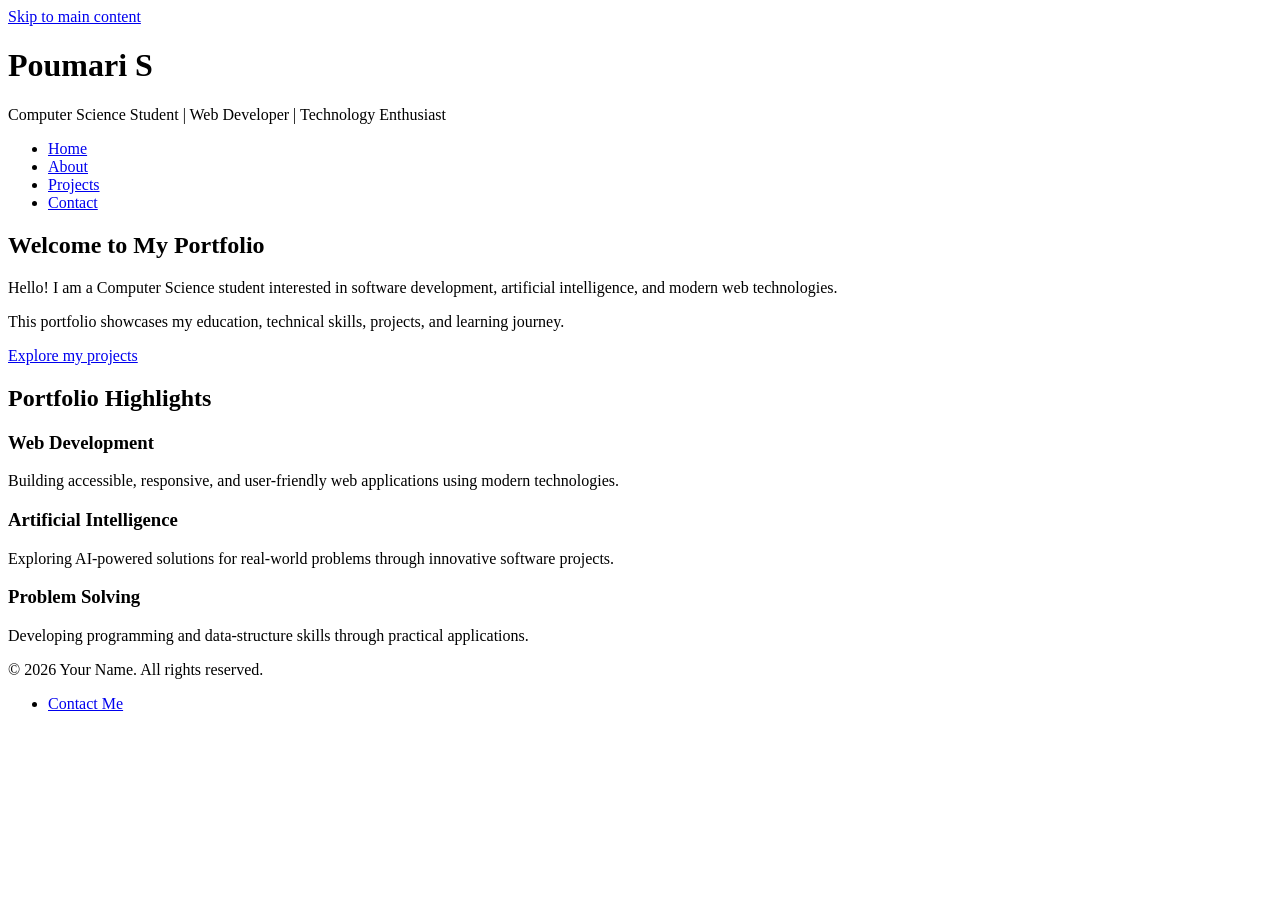
==== index.html @ d02793ab "Add files via upload" ====
<!DOCTYPE html>
<html lang="en">
<head>
    <meta charset="UTF-8">

    <meta name="viewport"
          content="width=device-width, initial-scale=1.0">

    <meta name="description"
          content="Personal portfolio website showcasing skills, projects, education, and contact information.">

    <meta name="author"
          content="Your Name">

    <meta name="robots"
          content="index, follow">

    <title>Personal Portfolio</title>
</head>

<body>


    <a href="#main-content">Skip to main content</a>

    <header>
        <h1>Poumari S</h1>

        <p>Computer Science Student | Web Developer | Technology Enthusiast</p>

        <nav aria-label="Main navigation">
            <ul>
                <li><a href="index.html" aria-current="page">Home</a></li>
                <li><a href="about.html">About</a></li>
                <li><a href="projects.html">Projects</a></li>
                <li><a href="contact.html">Contact</a></li>
            </ul>
        </nav>
    </header>

    <main id="main-content">

        <section aria-labelledby="welcome-heading">
            <h2 id="welcome-heading">Welcome to My Portfolio</h2>

            <p>
                Hello! I am a Computer Science student interested in
                software development, artificial intelligence, and
                modern web technologies.
            </p>

            <p>
                This portfolio showcases my education, technical skills,
                projects, and learning journey.
            </p>

            <p>
                <a href="projects.html">Explore my projects</a>
            </p>
        </section>

        <section aria-labelledby="highlights-heading">
            <h2 id="highlights-heading">Portfolio Highlights</h2>

            <article>
                <h3>Web Development</h3>
                <p>
                    Building accessible, responsive, and user-friendly
                    web applications using modern technologies.
                </p>
            </article>

            <article>
                <h3>Artificial Intelligence</h3>
                <p>
                    Exploring AI-powered solutions for real-world
                    problems through innovative software projects.
                </p>
            </article>

            <article>
                <h3>Problem Solving</h3>
                <p>
                    Developing programming and data-structure skills
                    through practical applications.
                </p>
            </article>
        </section>

    </main>

    <footer>
        <p>&copy; 2026 Your Name. All rights reserved.</p>

        <nav aria-label="Footer navigation">
            <ul>
                <li><a href="contact.html">Contact Me</a></li>
            </ul>
        </nav>
    </footer>

</body>
</html>
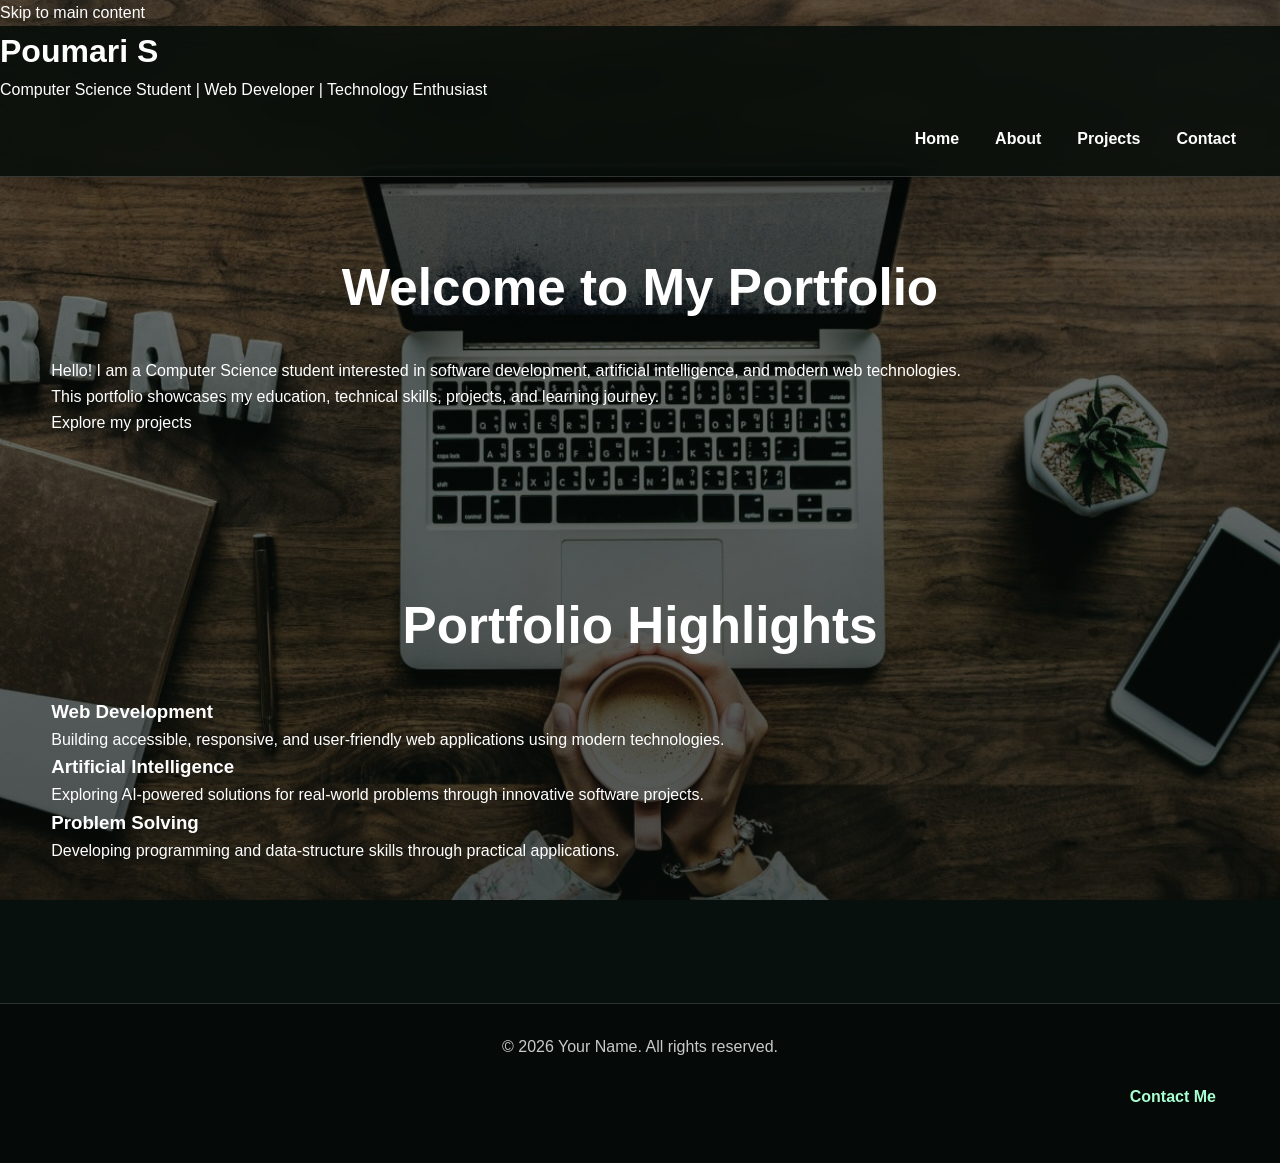
==== commit 7b5387ec: "Update index.html" ====
--- a/index.html
+++ b/index.html
@@ -15,7 +15,7 @@
 
     <meta name="robots"
           content="index, follow">
-
+    <link rel="stylesheet" href="app.css">
     <title>Personal Portfolio</title>
 </head>
 
@@ -101,4 +101,4 @@
     </footer>
 
 </body>
-</html>+</html>
--- a/app.css
+++ b/app.css
@@ -0,0 +1,1000 @@
+/* ==================================================
+   ADVANCED CSS3 & RESPONSIVE PORTFOLIO
+   ================================================== */
+
+
+/* ==================================================
+   1. CSS VARIABLES
+   ================================================== */
+
+:root {
+
+    /* Main Colors */
+    --bg-color: #07100c;
+    --card-color: rgba(12, 25, 18, 0.85);
+
+    --text-color: #ffffff;
+    --text-light: rgba(255, 255, 255, 0.78);
+
+    --accent-color: #a8ffd0;
+    --accent-soft: rgba(168, 255, 208, 0.12);
+
+    --border-color: rgba(255, 255, 255, 0.16);
+
+    /* Spacing */
+    --space-small: 10px;
+    --space-medium: 20px;
+    --space-large: 40px;
+    --space-section: 80px;
+
+    /* Border Radius */
+    --radius-small: 10px;
+    --radius-medium: 18px;
+    --radius-large: 25px;
+
+    /* Shadows */
+    --shadow-small:
+        0 8px 20px rgba(0, 0, 0, 0.25);
+
+    --shadow-large:
+        0 20px 45px rgba(0, 0, 0, 0.40);
+
+    /* Transition */
+    --transition: 0.3s ease;
+}
+
+
+/* ==================================================
+   LIGHT THEME
+   ================================================== */
+
+[data-theme="light"] {
+
+    --bg-color: #f4f8f6;
+
+    --card-color: rgba(255, 255, 255, 0.88);
+
+    --text-color: #17231d;
+
+    --text-light: rgba(23, 35, 29, 0.75);
+
+    --accent-color: #168451;
+
+    --accent-soft: rgba(22, 132, 81, 0.10);
+
+    --border-color: rgba(23, 35, 29, 0.15);
+
+    --shadow-small:
+        0 8px 20px rgba(0, 0, 0, 0.10);
+
+    --shadow-large:
+        0 20px 45px rgba(0, 0, 0, 0.15);
+}
+
+
+/* ==================================================
+   2. BASIC RESET
+   ================================================== */
+
+* {
+    margin: 0;
+    padding: 0;
+    box-sizing: border-box;
+}
+
+
+html {
+    scroll-behavior: smooth;
+}
+
+
+body {
+
+    min-height: 100vh;
+
+    font-family:
+        "Segoe UI",
+        Arial,
+        sans-serif;
+
+    line-height: 1.6;
+
+    color: var(--text-color);
+
+    background-color: var(--bg-color);
+
+    background-image:
+        linear-gradient(
+            rgba(5, 12, 9, 0.55),
+            rgba(5, 12, 9, 0.70)
+        ),
+        url("workspace.jpg");
+
+    background-size: cover;
+
+    background-position: center;
+
+    background-repeat: no-repeat;
+
+    background-attachment: fixed;
+
+    overflow-x: hidden;
+
+    transition:
+        background-color var(--transition),
+        color var(--transition);
+}
+
+
+/* ==================================================
+   3. GENERAL ELEMENTS
+   ================================================== */
+
+a {
+    color: inherit;
+    text-decoration: none;
+}
+
+
+img {
+    max-width: 100%;
+    display: block;
+}
+
+
+ul {
+    list-style: none;
+}
+
+
+:focus-visible {
+
+    outline:
+        3px solid var(--accent-color);
+
+    outline-offset: 4px;
+
+    border-radius: var(--radius-small);
+}
+
+
+/* ==================================================
+   4. SKIP LINK
+   ================================================== */
+
+.skip-link {
+
+    position: absolute;
+
+    top: -100px;
+
+    left: 15px;
+
+    padding: 12px 18px;
+
+    background: var(--text-color);
+
+    color: var(--bg-color);
+
+    font-weight: bold;
+
+    border-radius: var(--radius-small);
+
+    z-index: 9999;
+}
+
+
+.skip-link:focus {
+    top: 15px;
+}
+
+
+/* ==================================================
+   5. HEADER
+   ================================================== */
+
+header {
+
+    width: 100%;
+
+    background:
+        rgba(5, 12, 9, 0.85);
+
+    border-bottom:
+        1px solid var(--border-color);
+
+    backdrop-filter: blur(15px);
+
+    box-shadow:
+        var(--shadow-small);
+}
+
+
+/* ==================================================
+   6. HEADER CONTENT
+   ================================================== */
+
+.header-content {
+
+    max-width: 1200px;
+
+    margin: auto;
+
+    padding: 30px 20px 20px;
+
+    text-align: center;
+}
+
+
+.header-content h1 {
+
+    font-size:
+        clamp(2rem, 7vw, 4rem);
+
+    line-height: 1.1;
+
+    margin-bottom: 12px;
+
+    color: var(--text-color);
+}
+
+
+.header-content p {
+
+    color: var(--text-light);
+
+    font-size: 1rem;
+}
+
+
+/* ==================================================
+   7. NAVIGATION
+   ================================================== */
+
+nav {
+
+    display: flex;
+
+    justify-content: center;
+
+    align-items: center;
+
+    padding: 15px 20px;
+}
+
+
+nav ul {
+
+    display: flex;
+
+    flex-wrap: wrap;
+
+    justify-content: center;
+
+    align-items: center;
+
+    gap: 8px;
+}
+
+
+nav a {
+
+    display: block;
+
+    padding: 9px 14px;
+
+    border-radius:
+        var(--radius-small);
+
+    font-weight: 600;
+
+    color: var(--text-color);
+
+    transition:
+        background var(--transition),
+        color var(--transition),
+        transform var(--transition);
+}
+
+
+nav a:hover {
+
+    color: var(--accent-color);
+
+    background:
+        var(--accent-soft);
+
+    transform:
+        translateY(-2px);
+}
+
+
+/* ==================================================
+   8. MAIN
+   ================================================== */
+
+main {
+
+    width: min(92%, 1180px);
+
+    margin: auto;
+}
+
+
+/* ==================================================
+   9. SECTIONS
+   ================================================== */
+
+section {
+
+    padding:
+        var(--space-section) 0;
+}
+
+
+section h2 {
+
+    text-align: center;
+
+    margin-bottom: 40px;
+
+    font-size:
+        clamp(2rem, 6vw, 3.2rem);
+
+    line-height: 1.2;
+}
+
+
+/* ==================================================
+   10. PROJECT SECTION
+   ================================================== */
+
+#projects {
+
+    padding-top: 70px;
+
+    padding-bottom: 70px;
+}
+
+
+#projects h2 {
+
+    margin-bottom: 45px;
+}
+
+
+/* ==================================================
+   11. CSS GRID
+   ================================================== */
+
+.projects {
+
+    display: grid;
+
+    /*
+       Mobile-first:
+       One column by default
+    */
+
+    grid-template-columns: 1fr;
+
+    gap: 25px;
+}
+
+
+/* ==================================================
+   12. PROJECT CARD
+   ================================================== */
+
+.project-card {
+
+    position: relative;
+
+    display: flex;
+
+    flex-direction: column;
+
+    min-height: 100%;
+
+    padding: 25px;
+
+    background:
+        var(--card-color);
+
+    border:
+        1px solid var(--border-color);
+
+    border-radius:
+        var(--radius-large);
+
+    box-shadow:
+        var(--shadow-large);
+
+    backdrop-filter:
+        blur(15px);
+
+    overflow: hidden;
+
+    transition:
+        transform var(--transition),
+        border-color var(--transition),
+        box-shadow var(--transition);
+}
+
+
+/* ==================================================
+   13. CARD HOVER
+   ================================================== */
+
+.project-card:hover {
+
+    transform:
+        translateY(-8px);
+
+    border-color:
+        rgba(168, 255, 208, 0.45);
+
+    box-shadow:
+        0 25px 50px rgba(0, 0, 0, 0.50);
+}
+
+
+/* ==================================================
+   14. PROJECT NUMBER
+   ================================================== */
+
+.project-number {
+
+    width: 42px;
+
+    height: 42px;
+
+    display: flex;
+
+    justify-content: center;
+
+    align-items: center;
+
+    margin-bottom: 22px;
+
+    background:
+        var(--accent-soft);
+
+    color:
+        var(--accent-color);
+
+    border:
+        1px solid
+        rgba(168, 255, 208, 0.25);
+
+    border-radius: 50%;
+
+    font-size: 13px;
+
+    font-weight: bold;
+}
+
+
+/* ==================================================
+   15. PROJECT CONTENT
+   ================================================== */
+
+.project-content {
+
+    display: flex;
+
+    flex-direction: column;
+
+    flex: 1;
+}
+
+
+.project-card h3 {
+
+    margin-bottom: 12px;
+
+    font-size:
+        clamp(1.2rem, 3vw, 1.4rem);
+
+    line-height: 1.4;
+
+    color:
+        var(--text-color);
+}
+
+
+.project-card p {
+
+    margin-bottom: 16px;
+
+    color:
+        var(--text-light);
+
+    font-size: 0.95rem;
+
+    line-height: 1.75;
+}
+
+
+.project-card strong {
+
+    color:
+        var(--text-color);
+}
+
+
+/* ==================================================
+   16. PROJECT STATUS
+   ================================================== */
+
+.project-status {
+
+    color:
+        var(--accent-color) !important;
+
+    font-size: 0.9rem !important;
+
+    margin-bottom: 20px !important;
+}
+
+
+/* ==================================================
+   17. PROJECT FOCUS
+   ================================================== */
+
+.project-focus {
+
+    max-width: 850px;
+
+    margin:
+        50px auto;
+
+    padding: 30px;
+
+    text-align: center;
+
+    background:
+        var(--card-color);
+
+    border:
+        1px solid var(--border-color);
+
+    border-radius:
+        var(--radius-large);
+
+    box-shadow:
+        var(--shadow-large);
+
+    backdrop-filter:
+        blur(15px);
+}
+
+
+.project-focus h2 {
+
+    margin-bottom: 18px;
+}
+
+
+.project-focus p {
+
+    color:
+        var(--text-light);
+
+    line-height: 1.8;
+}
+
+
+/* ==================================================
+   18. ABOUT CARD
+   ================================================== */
+
+.about-card {
+
+    max-width: 850px;
+
+    margin: auto;
+
+    padding: 30px;
+
+    background:
+        var(--card-color);
+
+    border:
+        1px solid var(--border-color);
+
+    border-radius:
+        var(--radius-large);
+
+    box-shadow:
+        var(--shadow-large);
+
+    backdrop-filter:
+        blur(15px);
+}
+
+
+.about-card p {
+
+    color:
+        var(--text-light);
+
+    line-height: 1.8;
+}
+
+
+/* ==================================================
+   19. SKILLS
+   ================================================== */
+
+.skills {
+
+    display: flex;
+
+    flex-wrap: wrap;
+
+    justify-content: center;
+
+    gap: 10px;
+
+    max-width: 900px;
+
+    margin: auto;
+
+    padding: 25px;
+
+    background:
+        var(--card-color);
+
+    border:
+        1px solid var(--border-color);
+
+    border-radius:
+        var(--radius-large);
+
+    box-shadow:
+        var(--shadow-large);
+
+    backdrop-filter:
+        blur(15px);
+}
+
+
+.skill {
+
+    padding: 8px 15px;
+
+    background:
+        var(--accent-soft);
+
+    color:
+        var(--accent-color);
+
+    border:
+        1px solid
+        rgba(168, 255, 208, 0.25);
+
+    border-radius: 50px;
+
+    font-size: 14px;
+
+    font-weight: 600;
+
+    transition:
+        transform var(--transition),
+        background var(--transition);
+}
+
+
+.skill:hover {
+
+    transform:
+        translateY(-3px);
+
+    background:
+        rgba(168, 255, 208, 0.18);
+}
+
+
+/* ==================================================
+   20. CONTACT FORM
+   ================================================== */
+
+form {
+
+    max-width: 720px;
+
+    margin: auto;
+
+    padding: 30px;
+
+    background:
+        var(--card-color);
+
+    border:
+        1px solid var(--border-color);
+
+    border-radius:
+        var(--radius-large);
+
+    box-shadow:
+        var(--shadow-large);
+
+    backdrop-filter:
+        blur(15px);
+}
+
+
+label {
+
+    display: block;
+
+    margin-bottom: 7px;
+
+    font-weight: bold;
+}
+
+
+input,
+textarea,
+select {
+
+    width: 100%;
+
+    padding: 13px 15px;
+
+    margin-bottom: 20px;
+
+    background:
+        rgba(0, 0, 0, 0.30);
+
+    color:
+        var(--text-color);
+
+    border:
+        1px solid var(--border-color);
+
+    border-radius:
+        var(--radius-small);
+
+    font: inherit;
+
+    transition:
+        border var(--transition),
+        background var(--transition);
+}
+
+
+input:focus,
+textarea:focus,
+select:focus {
+
+    outline: none;
+
+    border-color:
+        var(--accent-color);
+
+    background:
+        rgba(0, 0, 0, 0.40);
+}
+
+
+textarea {
+
+    min-height: 150px;
+
+    resize: vertical;
+}
+
+
+/* ==================================================
+   21. BUTTONS
+   ================================================== */
+
+button,
+.button,
+.btn {
+
+    display: inline-flex;
+
+    justify-content: center;
+
+    align-items: center;
+
+    gap: 8px;
+
+    padding: 11px 20px;
+
+    background:
+        var(--accent-soft);
+
+    color:
+        var(--text-color);
+
+    border:
+        1px solid
+        rgba(168, 255, 208, 0.30);
+
+    border-radius:
+        var(--radius-small);
+
+    font-size: 14px;
+
+    font-weight: bold;
+
+    cursor: pointer;
+
+    transition:
+        transform var(--transition),
+        background var(--transition);
+}
+
+
+button:hover,
+.button:hover,
+.btn:hover {
+
+    transform:
+        translateY(-3px);
+
+    background:
+        rgba(168, 255, 208, 0.22);
+}
+
+
+/* ==================================================
+   22. FOOTER
+   ================================================== */
+
+footer {
+
+    margin-top: 60px;
+
+    padding: 30px 20px;
+
+    text-align: center;
+
+    background:
+        rgba(5, 10, 8, 0.88);
+
+    border-top:
+        1px solid var(--border-color);
+
+    color:
+        var(--text-light);
+}
+
+
+footer a {
+
+    color:
+        var(--accent-color);
+
+    font-weight: 600;
+}
+
+
+/* ==================================================
+   23. TABLET
+   ================================================== */
+
+@media (min-width: 600px) {
+
+    .projects {
+
+        /*
+           Two-column CSS Grid
+        */
+
+        grid-template-columns:
+            repeat(2, 1fr);
+
+        gap: 28px;
+    }
+
+
+    .project-card {
+
+        padding: 28px;
+    }
+
+
+    .header-content {
+
+        padding:
+            35px 25px 20px;
+    }
+}
+
+
+/* ==================================================
+   24. DESKTOP
+   ================================================== */
+
+@media (min-width: 1000px) {
+
+    nav {
+
+        justify-content: flex-end;
+
+        padding:
+            15px 30px;
+    }
+
+
+    /*
+       Three-column CSS Grid
+    */
+
+    .projects {
+
+        grid-template-columns:
+            repeat(3, 1fr);
+
+        gap: 30px;
+    }
+
+
+    #projects {
+
+        padding-top: 100px;
+
+        padding-bottom: 100px;
+    }
+
+
+    .project-card {
+
+        padding: 30px;
+
+        min-height: 420px;
+    }
+
+
+    .project-focus {
+
+        margin-top: 80px;
+
+        padding: 35px;
+    }
+}
+
+
+/* ==================================================
+   25. LARGE DESKTOP
+   ================================================== */
+
+@media (min-width: 1300px) {
+
+    .projects {
+
+        gap: 35px;
+    }
+
+
+    .project-card {
+
+        padding: 32px;
+    }
+}
+
+
+/* ==================================================
+   26. REDUCED MOTION
+   ================================================== */
+
+@media (prefers-reduced-motion: reduce) {
+
+    html {
+        scroll-behavior: auto;
+    }
+
+    *,
+    *::before,
+    *::after {
+
+        transition: none !important;
+
+        animation: none !important;
+    }
+}
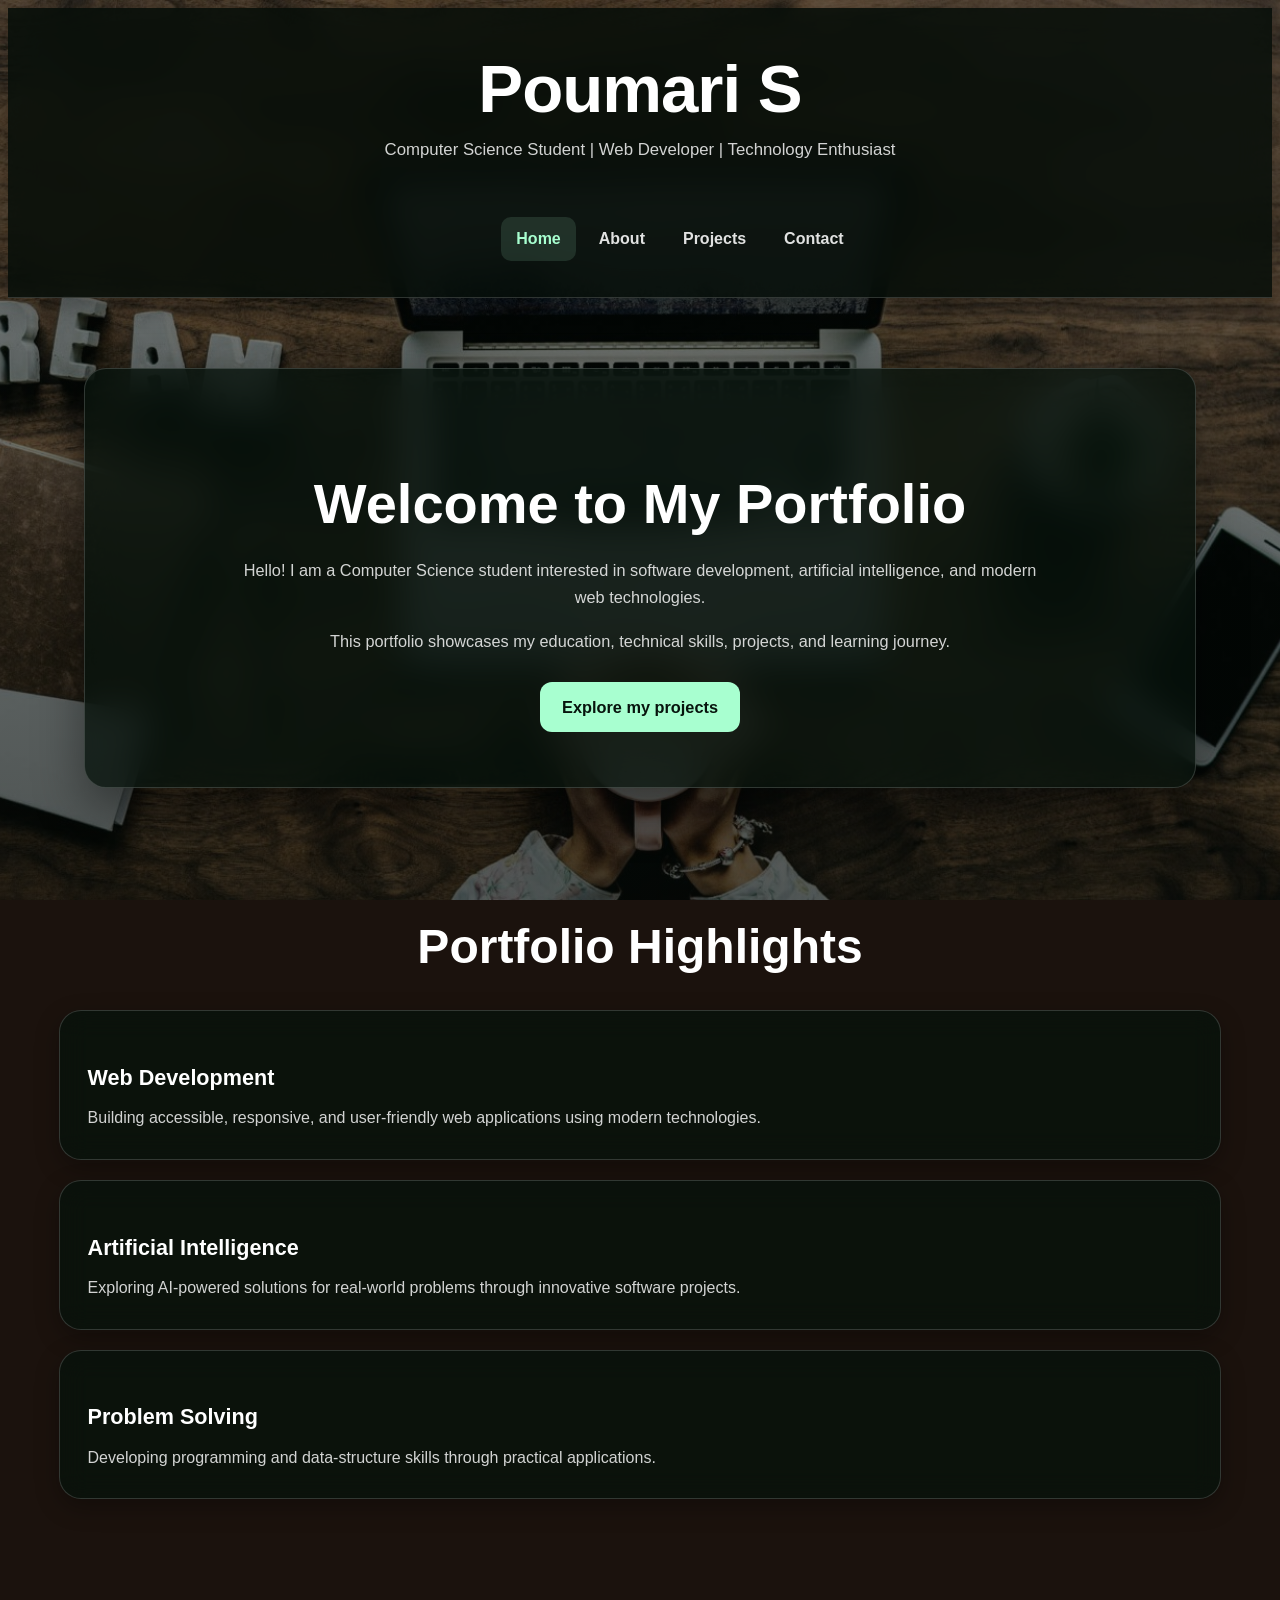
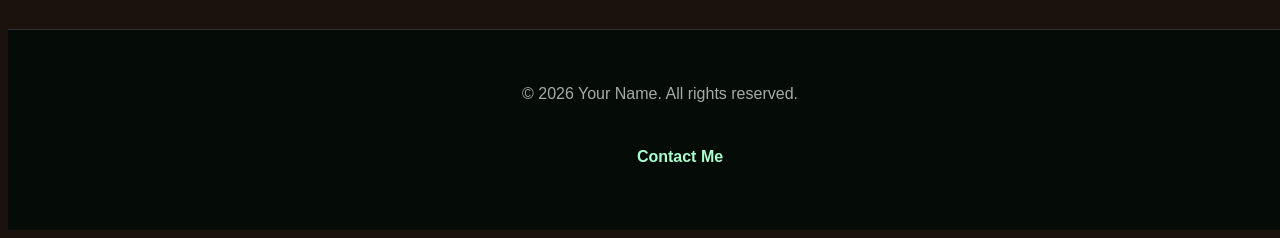
==== commit b64322f9: "Update index.html" ====
--- a/index.html
+++ b/index.html
@@ -17,6 +17,7 @@
           content="index, follow">
     <link rel="stylesheet" href="app.css">
     <title>Personal Portfolio</title>
+    
 </head>
 
 <body>
--- a/app.css
+++ b/app.css
@@ -1,1000 +1,2308 @@
-/* ==================================================
-   ADVANCED CSS3 & RESPONSIVE PORTFOLIO
-   ================================================== */
-
-
-/* ==================================================
-   1. CSS VARIABLES
-   ================================================== */
+
 
 :root {
 
-    /* Main Colors */
-    --bg-color: #07100c;
-    --card-color: rgba(12, 25, 18, 0.85);
-
-    --text-color: #ffffff;
-    --text-light: rgba(255, 255, 255, 0.78);
-
-    --accent-color: #a8ffd0;
-    --accent-soft: rgba(168, 255, 208, 0.12);
-
-    --border-color: rgba(255, 255, 255, 0.16);
-
-    /* Spacing */
-    --space-small: 10px;
-    --space-medium: 20px;
-    --space-large: 40px;
-    --space-section: 80px;
-
-    /* Border Radius */
-    --radius-small: 10px;
-    --radius-medium: 18px;
-    --radius-large: 25px;
-
-    /* Shadows */
+    --text:
+        #ffffff;
+
+    --text-soft:
+        rgba(255, 255, 255, 0.82);
+
+    --text-muted:
+        rgba(255, 255, 255, 0.65);
+
+    --accent:
+        #a8ffd0;
+
+    --accent-dark:
+        #07140d;
+
+    --glass:
+        rgba(7, 18, 12, 0.78);
+
+    --glass-strong:
+        rgba(5, 14, 9, 0.88);
+
+    --glass-light:
+        rgba(255, 255, 255, 0.08);
+
+    --border:
+        rgba(255, 255, 255, 0.16);
+
+    --border-hover:
+        rgba(168, 255, 208, 0.45);
+
+    --shadow:
+        0 20px 50px rgba(0, 0, 0, 0.42);
+
     --shadow-small:
-        0 8px 20px rgba(0, 0, 0, 0.25);
-
-    --shadow-large:
-        0 20px 45px rgba(0, 0, 0, 0.40);
-
-    /* Transition */
-    --transition: 0.3s ease;
-}
-
-
-/* ==================================================
-   LIGHT THEME
-   ================================================== */
-
-[data-theme="light"] {
-
-    --bg-color: #f4f8f6;
-
-    --card-color: rgba(255, 255, 255, 0.88);
-
-    --text-color: #17231d;
-
-    --text-light: rgba(23, 35, 29, 0.75);
-
-    --accent-color: #168451;
-
-    --accent-soft: rgba(22, 132, 81, 0.10);
-
-    --border-color: rgba(23, 35, 29, 0.15);
-
-    --shadow-small:
-        0 8px 20px rgba(0, 0, 0, 0.10);
-
-    --shadow-large:
-        0 20px 45px rgba(0, 0, 0, 0.15);
-}
-
-
-/* ==================================================
-   2. BASIC RESET
-   ================================================== */
-
-* {
-    margin: 0;
-    padding: 0;
-    box-sizing: border-box;
+        0 8px 25px rgba(0, 0, 0, 0.30);
+
+    --radius:
+        22px;
+
+    --radius-small:
+        12px;
+
+    --transition:
+        0.3s ease;
+
+}
+
+
+
+
+    margin:
+        0;
+
+    padding:
+        0;
+
+    box-sizing:
+        border-box;
+
 }
 
 
 html {
-    scroll-behavior: smooth;
+
+    scroll-behavior:
+        smooth;
+
 }
 
 
 body {
 
-    min-height: 100vh;
+    min-height:
+        100vh;
 
     font-family:
         "Segoe UI",
         Arial,
+        Helvetica,
         sans-serif;
 
-    line-height: 1.6;
-
-    color: var(--text-color);
-
-    background-color: var(--bg-color);
+    font-size:
+        16px;
+
+    line-height:
+        1.6;
+
+    color:
+        var(--text);
+
+    overflow-x:
+        hidden;
+
+    background-color:
+        #1b120d;
+
+    /*
+       IMPORTANT:
+       Put workspace.jpg in the same folder
+       as app.css.
+    */
 
     background-image:
+
         linear-gradient(
-            rgba(5, 12, 9, 0.55),
-            rgba(5, 12, 9, 0.70)
+            rgba(4, 10, 7, 0.50),
+            rgba(4, 10, 7, 0.68)
         ),
+
         url("workspace.jpg");
 
-    background-size: cover;
-
-    background-position: center;
-
-    background-repeat: no-repeat;
-
-    background-attachment: fixed;
-
-    overflow-x: hidden;
-
-    transition:
-        background-color var(--transition),
-        color var(--transition);
-}
-
-
-/* ==================================================
-   3. GENERAL ELEMENTS
-   ================================================== */
+    background-size:
+        cover;
+
+    background-position:
+        center center;
+
+    background-repeat:
+        no-repeat;
+
+    background-attachment:
+        fixed;
+
+}
+
+
+
+img {
+
+    max-width:
+        100%;
+
+    height:
+        auto;
+
+}
+
 
 a {
-    color: inherit;
-    text-decoration: none;
-}
-
-
-img {
-    max-width: 100%;
-    display: block;
+
+    color:
+        var(--accent);
+
+    text-decoration:
+        none;
+
+}
+
+
+a:hover {
+
+    text-decoration:
+        underline;
+
 }
 
 
 ul {
-    list-style: none;
-}
+
+    list-style:
+        none;
+
+}
+
+
+p {
+
+    color:
+        var(--text-soft);
+
+}
+
 
 
 :focus-visible {
 
     outline:
-        3px solid var(--accent-color);
-
-    outline-offset: 4px;
-
-    border-radius: var(--radius-small);
-}
-
-
-/* ==================================================
-   4. SKIP LINK
-   ================================================== */
-
-.skip-link {
-
-    position: absolute;
-
-    top: -100px;
-
-    left: 15px;
-
-    padding: 12px 18px;
-
-    background: var(--text-color);
-
-    color: var(--bg-color);
-
-    font-weight: bold;
-
-    border-radius: var(--radius-small);
-
-    z-index: 9999;
-}
-
-
-.skip-link:focus {
-    top: 15px;
-}
-
-
-/* ==================================================
-   5. HEADER
-   ================================================== */
-
-header {
-
-    width: 100%;
-
-    background:
-        rgba(5, 12, 9, 0.85);
-
-    border-bottom:
-        1px solid var(--border-color);
-
-    backdrop-filter: blur(15px);
+        3px solid var(--accent);
+
+    outline-offset:
+        4px;
+
+    border-radius:
+        6px;
+
+}
+
+
+
+body > a[href="#main-content"] {
+
+    position:
+        absolute;
+
+    top:
+        -100px;
+
+    left:
+        20px;
+
+    z-index:
+        9999;
+
+    padding:
+        12px 18px;
+
+    background:
+        #ffffff;
+
+    color:
+        #111111;
+
+    font-weight:
+        700;
+
+    border-radius:
+        10px;
 
     box-shadow:
         var(--shadow-small);
-}
-
-
-/* ==================================================
-   6. HEADER CONTENT
-   ================================================== */
+
+}
+
+
+body > a[href="#main-content"]:focus {
+
+    top:
+        20px;
+
+}
+
+
+
+
+header {
+
+    width:
+        100%;
+
+    background:
+        rgba(4, 12, 8, 0.84);
+
+    border-bottom:
+        1px solid var(--border);
+
+    box-shadow:
+        var(--shadow-small);
+
+    backdrop-filter:
+        blur(16px);
+
+    -webkit-backdrop-filter:
+        blur(16px);
+
+}
+
+
+
+
+header > h1 {
+
+    max-width:
+        1180px;
+
+    margin:
+        0 auto;
+
+    padding:
+        42px 25px 10px;
+
+    text-align:
+        center;
+
+    font-size:
+        clamp(2.4rem, 6vw, 4.2rem);
+
+    line-height:
+        1.15;
+
+    letter-spacing:
+        -1px;
+
+}
+
+
+
+
+header > p {
+
+    max-width:
+        800px;
+
+    margin:
+        0 auto;
+
+    padding:
+        0 25px 25px;
+
+    text-align:
+        center;
+
+    color:
+        var(--text-soft);
+
+    font-size:
+        1.05rem;
+
+}
+
+
+
+
+
+.site-header {
+
+    background:
+        rgba(4, 12, 8, 0.84);
+
+}
+
 
 .header-content {
 
-    max-width: 1200px;
-
-    margin: auto;
-
-    padding: 30px 20px 20px;
-
-    text-align: center;
+    max-width:
+        1180px;
+
+    margin:
+        auto;
+
+    padding:
+        42px 25px 18px;
+
+    text-align:
+        center;
+
 }
 
 
 .header-content h1 {
 
+    margin:
+        0 0 10px;
+
     font-size:
-        clamp(2rem, 7vw, 4rem);
-
-    line-height: 1.1;
-
-    margin-bottom: 12px;
-
-    color: var(--text-color);
+        clamp(2.4rem, 6vw, 4.2rem);
+
+    line-height:
+        1.15;
+
 }
 
 
 .header-content p {
 
-    color: var(--text-light);
-
-    font-size: 1rem;
-}
-
-
-/* ==================================================
-   7. NAVIGATION
-   ================================================== */
+    padding:
+        0;
+
+    margin:
+        0;
+
+}
+
+
+
 
 nav {
 
-    display: flex;
-
-    justify-content: center;
-
-    align-items: center;
-
-    padding: 15px 20px;
+    width:
+        100%;
+
+}
+
+
+header nav {
+
+    display:
+        flex;
+
+    justify-content:
+        center;
+
+    align-items:
+        center;
+
+    padding:
+        12px 20px 20px;
+
 }
 
 
 nav ul {
 
-    display: flex;
-
-    flex-wrap: wrap;
-
-    justify-content: center;
-
-    align-items: center;
-
-    gap: 8px;
+    display:
+        flex;
+
+    justify-content:
+        center;
+
+    align-items:
+        center;
+
+    flex-wrap:
+        wrap;
+
+    gap:
+        8px;
+
+}
+
+
+nav li {
+
+    margin:
+        0;
+
 }
 
 
 nav a {
 
-    display: block;
-
-    padding: 9px 14px;
+    display:
+        block;
+
+    padding:
+        9px 15px;
+
+    color:
+        rgba(255, 255, 255, 0.88);
+
+    font-weight:
+        600;
 
     border-radius:
-        var(--radius-small);
-
-    font-weight: 600;
-
-    color: var(--text-color);
+        10px;
 
     transition:
         background var(--transition),
         color var(--transition),
         transform var(--transition);
+
 }
 
 
 nav a:hover {
 
-    color: var(--accent-color);
-
-    background:
-        var(--accent-soft);
+    color:
+        var(--accent);
+
+    background:
+        rgba(168, 255, 208, 0.10);
+
+    text-decoration:
+        none;
 
     transform:
         translateY(-2px);
-}
-
-
-/* ==================================================
-   8. MAIN
-   ================================================== */
+
+}
+
+
+/* Current page */
+
+nav a[aria-current="page"] {
+
+    color:
+        var(--accent);
+
+    background:
+        rgba(168, 255, 208, 0.12);
+
+}
+
+
+
 
 main {
 
-    width: min(92%, 1180px);
-
-    margin: auto;
-}
-
-
-/* ==================================================
-   9. SECTIONS
-   ================================================== */
-
-section {
-
-    padding:
-        var(--space-section) 0;
-}
-
-
-section h2 {
-
-    text-align: center;
-
-    margin-bottom: 40px;
+    width:
+        min(92%, 1180px);
+
+    margin:
+        0 auto;
+
+}
+
+
+
+
+main > section {
+
+    margin:
+        0 auto;
+
+    padding:
+        70px 0;
+
+}
+
+
+main > section > h2 {
+
+    margin-bottom:
+        25px;
+
+    color:
+        white;
 
     font-size:
-        clamp(2rem, 6vw, 3.2rem);
-
-    line-height: 1.2;
-}
-
-
-/* ==================================================
-   10. PROJECT SECTION
-   ================================================== */
+        clamp(2rem, 5vw, 3rem);
+
+    line-height:
+        1.2;
+
+}
+
+
+main > section > p {
+
+    max-width:
+        850px;
+
+    margin-bottom:
+        18px;
+
+    font-size:
+        1.02rem;
+
+}
+
+
+
+main > section[aria-labelledby="welcome-heading"] {
+
+    max-width:
+        1000px;
+
+    margin:
+        70px auto 40px;
+
+    padding:
+        55px;
+
+    text-align:
+        center;
+
+    background:
+        var(--glass);
+
+    border:
+        1px solid var(--border);
+
+    border-radius:
+        var(--radius);
+
+    box-shadow:
+        var(--shadow);
+
+    backdrop-filter:
+        blur(18px);
+
+    -webkit-backdrop-filter:
+        blur(18px);
+
+}
+
+
+main > section[aria-labelledby="welcome-heading"] h2 {
+
+    margin-bottom:
+        20px;
+
+    font-size:
+        clamp(2.2rem, 6vw, 3.5rem);
+
+}
+
+
+main > section[aria-labelledby="welcome-heading"] p {
+
+    max-width:
+        800px;
+
+    margin:
+        0 auto 18px;
+
+}
+
+
+main > section[aria-labelledby="welcome-heading"] p:last-child {
+
+    margin-top:
+        28px;
+
+    margin-bottom:
+        0;
+
+}
+
+
+main > section[aria-labelledby="welcome-heading"] p:last-child a {
+
+    display:
+        inline-block;
+
+    padding:
+        12px 22px;
+
+    background:
+        var(--accent);
+
+    color:
+        var(--accent-dark);
+
+    border-radius:
+        12px;
+
+    font-weight:
+        700;
+
+    transition:
+        transform var(--transition),
+        box-shadow var(--transition);
+
+}
+
+
+main > section[aria-labelledby="welcome-heading"] p:last-child a:hover {
+
+    text-decoration:
+        none;
+
+    transform:
+        translateY(-3px);
+
+    box-shadow:
+        0 10px 25px
+        rgba(168, 255, 208, 0.22);
+
+}
+
+
+
+main > section[aria-labelledby="highlights-heading"] {
+
+    padding:
+        50px 0 90px;
+
+}
+
+
+main > section[aria-labelledby="highlights-heading"] > h2 {
+
+    text-align:
+        center;
+
+    margin-bottom:
+        35px;
+
+}
+
+
+
+main > section[aria-labelledby="highlights-heading"] article {
+
+    display:
+        block;
+
+    margin-bottom:
+        20px;
+
+    padding:
+        28px;
+
+    background:
+        var(--glass);
+
+    border:
+        1px solid var(--border);
+
+    border-radius:
+        var(--radius);
+
+    box-shadow:
+        var(--shadow-small);
+
+    backdrop-filter:
+        blur(14px);
+
+    -webkit-backdrop-filter:
+        blur(14px);
+
+    transition:
+        transform var(--transition),
+        border-color var(--transition);
+
+}
+
+
+main > section[aria-labelledby="highlights-heading"] article:hover {
+
+    transform:
+        translateY(-5px);
+
+    border-color:
+        var(--border-hover);
+
+}
+
+
+main > section[aria-labelledby="highlights-heading"] h3 {
+
+    margin-bottom:
+        10px;
+
+    color:
+        white;
+
+    font-size:
+        1.35rem;
+
+}
+
+
+main > section[aria-labelledby="highlights-heading"] p {
+
+    margin:
+        0;
+
+}
+
+
+
+
+main > section[aria-labelledby="introduction-heading"],
+main > section[aria-labelledby="education-heading"],
+main > section[aria-labelledby="skills-heading"] {
+
+    padding:
+        55px 0;
+
+}
+
+
+
+
+main > section[aria-labelledby="introduction-heading"] {
+
+    margin-top:
+        35px;
+
+    padding:
+        40px;
+
+    background:
+        var(--glass);
+
+    border:
+        1px solid var(--border);
+
+    border-radius:
+        var(--radius);
+
+    box-shadow:
+        var(--shadow);
+
+    backdrop-filter:
+        blur(16px);
+
+    -webkit-backdrop-filter:
+        blur(16px);
+
+}
+
+
+main > section[aria-labelledby="introduction-heading"] h2 {
+
+    margin-bottom:
+        20px;
+
+}
+
+
+main > section[aria-labelledby="introduction-heading"] p {
+
+    margin-bottom:
+        15px;
+
+}
+
+
+
+
+main > section[aria-labelledby="education-heading"] {
+
+    margin-top:
+        10px;
+
+}
+
+
+main > section[aria-labelledby="education-heading"] > article {
+
+    padding:
+        30px;
+
+    background:
+        var(--glass);
+
+    border:
+        1px solid var(--border);
+
+    border-radius:
+        var(--radius);
+
+    box-shadow:
+        var(--shadow-small);
+
+    backdrop-filter:
+        blur(14px);
+
+    -webkit-backdrop-filter:
+        blur(14px);
+
+}
+
+
+main > section[aria-labelledby="education-heading"] h3 {
+
+    margin-bottom:
+        12px;
+
+    color:
+        white;
+
+    font-size:
+        1.4rem;
+
+}
+
+
+
+
+main > section[aria-labelledby="skills-heading"] {
+
+    padding-top:
+        30px;
+
+}
+
+
+main > section[aria-labelledby="skills-heading"] > ul {
+
+    display:
+        grid;
+
+    grid-template-columns:
+        repeat(3, 1fr);
+
+    gap:
+        15px;
+
+}
+
+
+main > section[aria-labelledby="skills-heading"] li {
+
+    padding:
+        16px;
+
+    text-align:
+        center;
+
+    color:
+        white;
+
+    background:
+        rgba(168, 255, 208, 0.08);
+
+    border:
+        1px solid
+        rgba(168, 255, 208, 0.18);
+
+    border-radius:
+        12px;
+
+    font-weight:
+        600;
+
+    transition:
+        transform var(--transition),
+        background var(--transition);
+
+}
+
+
+main > section[aria-labelledby="skills-heading"] li:hover {
+
+    transform:
+        translateY(-3px);
+
+    background:
+        rgba(168, 255, 208, 0.13);
+
+}
+
+
+/* =========================================================
+   16. ASIDE
+========================================================= */
+
+main > aside {
+
+    margin:
+        30px auto 80px;
+
+    padding:
+        35px;
+
+    background:
+        var(--glass-strong);
+
+    border:
+        1px solid var(--border);
+
+    border-radius:
+        var(--radius);
+
+    box-shadow:
+        var(--shadow);
+
+    backdrop-filter:
+        blur(17px);
+
+    -webkit-backdrop-filter:
+        blur(17px);
+
+}
+
+
+main > aside h2 {
+
+    margin-bottom:
+        18px;
+
+    color:
+        white;
+
+    font-size:
+        2rem;
+
+}
+
+
+main > aside p {
+
+    line-height:
+        1.8;
+
+}
+
+
+/* About interests */
+
+main > aside[aria-labelledby="interests-heading"] ul {
+
+    display:
+        grid;
+
+    grid-template-columns:
+        repeat(2, 1fr);
+
+    gap:
+        14px;
+
+}
+
+
+main > aside[aria-labelledby="interests-heading"] li {
+
+    padding:
+        14px 16px;
+
+    background:
+        rgba(168, 255, 208, 0.08);
+
+    border:
+        1px solid
+        rgba(168, 255, 208, 0.15);
+
+    border-radius:
+        12px;
+
+    color:
+        white;
+
+}
+
+
+/* =========================================================
+   17. PROJECTS PAGE
+========================================================= */
 
 #projects {
 
-    padding-top: 70px;
-
-    padding-bottom: 70px;
-}
-
-
-#projects h2 {
-
-    margin-bottom: 45px;
-}
-
-
-/* ==================================================
-   11. CSS GRID
-   ================================================== */
+    padding:
+        80px 0 40px;
+
+}
+
+
+#projects > h2 {
+
+    text-align:
+        center;
+
+    margin-bottom:
+        45px;
+
+    font-size:
+        clamp(2.3rem, 6vw, 3.7rem);
+
+}
+
+
+/* Project grid */
 
 .projects {
 
-    display: grid;
-
-    /*
-       Mobile-first:
-       One column by default
-    */
-
-    grid-template-columns: 1fr;
-
-    gap: 25px;
-}
-
-
-/* ==================================================
-   12. PROJECT CARD
-   ================================================== */
+    display:
+        grid;
+
+    grid-template-columns:
+        repeat(3, 1fr);
+
+    gap:
+        28px;
+
+}
+
+
+/* =========================================================
+   18. PROJECT CARD
+========================================================= */
 
 .project-card {
 
-    position: relative;
-
-    display: flex;
-
-    flex-direction: column;
-
-    min-height: 100%;
-
-    padding: 25px;
-
-    background:
-        var(--card-color);
+    position:
+        relative;
+
+    display:
+        flex;
+
+    flex-direction:
+        column;
+
+    min-width:
+        0;
+
+    padding:
+        30px;
+
+    background:
+        rgba(6, 18, 11, 0.86);
 
     border:
-        1px solid var(--border-color);
+        1px solid var(--border);
 
     border-radius:
-        var(--radius-large);
+        var(--radius);
 
     box-shadow:
-        var(--shadow-large);
+        var(--shadow);
 
     backdrop-filter:
-        blur(15px);
-
-    overflow: hidden;
+        blur(16px);
+
+    -webkit-backdrop-filter:
+        blur(16px);
+
+    overflow:
+        hidden;
 
     transition:
         transform var(--transition),
         border-color var(--transition),
         box-shadow var(--transition);
-}
-
-
-/* ==================================================
-   13. CARD HOVER
-   ================================================== */
+
+}
+
+
+/* Soft glow */
+
+.project-card::before {
+
+    content:
+        "";
+
+    position:
+        absolute;
+
+    top:
+        -80px;
+
+    right:
+        -80px;
+
+    width:
+        180px;
+
+    height:
+        180px;
+
+    border-radius:
+        50%;
+
+    background:
+        rgba(168, 255, 208, 0.08);
+
+    filter:
+        blur(35px);
+
+    pointer-events:
+        none;
+
+}
+
 
 .project-card:hover {
 
     transform:
-        translateY(-8px);
+        translateY(-7px);
 
     border-color:
-        rgba(168, 255, 208, 0.45);
+        var(--border-hover);
 
     box-shadow:
-        0 25px 50px rgba(0, 0, 0, 0.50);
-}
-
-
-/* ==================================================
-   14. PROJECT NUMBER
-   ================================================== */
+        0 25px 55px
+        rgba(0, 0, 0, 0.52);
+
+}
+
+
+/* =========================================================
+   19. PROJECT NUMBER
+========================================================= */
 
 .project-number {
 
-    width: 42px;
-
-    height: 42px;
-
-    display: flex;
-
-    justify-content: center;
-
-    align-items: center;
-
-    margin-bottom: 22px;
-
-    background:
-        var(--accent-soft);
-
-    color:
-        var(--accent-color);
+    width:
+        45px;
+
+    height:
+        45px;
+
+    display:
+        flex;
+
+    align-items:
+        center;
+
+    justify-content:
+        center;
+
+    margin-bottom:
+        20px;
+
+    background:
+        rgba(168, 255, 208, 0.10);
 
     border:
         1px solid
-        rgba(168, 255, 208, 0.25);
-
-    border-radius: 50%;
-
-    font-size: 13px;
-
-    font-weight: bold;
-}
-
-
-/* ==================================================
-   15. PROJECT CONTENT
-   ================================================== */
+        rgba(168, 255, 208, 0.22);
+
+    border-radius:
+        50%;
+
+    color:
+        var(--accent);
+
+    font-size:
+        0.85rem;
+
+    font-weight:
+        700;
+
+}
+
+
+/* =========================================================
+   20. PROJECT CONTENT
+========================================================= */
 
 .project-content {
 
-    display: flex;
-
-    flex-direction: column;
-
-    flex: 1;
-}
-
+    display:
+        flex;
+
+    flex-direction:
+        column;
+
+    flex:
+        1;
+
+}
+
+
+.project-card .project-content > header {
+
+    width:
+        auto;
+
+    padding:
+        0;
+
+    margin:
+        0 0 18px;
+
+    background:
+        transparent;
+
+    border:
+        none;
+
+    box-shadow:
+        none;
+
+    backdrop-filter:
+        none;
+
+    -webkit-backdrop-filter:
+        none;
+
+}
+
+
+/* Project title */
 
 .project-card h3 {
 
-    margin-bottom: 12px;
+    margin-bottom:
+        10px;
+
+    color:
+        white;
 
     font-size:
-        clamp(1.2rem, 3vw, 1.4rem);
-
-    line-height: 1.4;
-
-    color:
-        var(--text-color);
-}
-
-
-.project-card p {
-
-    margin-bottom: 16px;
-
-    color:
-        var(--text-light);
-
-    font-size: 0.95rem;
-
-    line-height: 1.75;
-}
-
-
-.project-card strong {
-
-    color:
-        var(--text-color);
-}
-
-
-/* ==================================================
-   16. PROJECT STATUS
-   ================================================== */
+        clamp(1.2rem, 2vw, 1.4rem);
+
+    line-height:
+        1.4;
+
+}
+
+
+/* Project status */
 
 .project-status {
 
-    color:
-        var(--accent-color) !important;
-
-    font-size: 0.9rem !important;
-
-    margin-bottom: 20px !important;
-}
-
-
-/* ==================================================
-   17. PROJECT FOCUS
-   ================================================== */
-
-.project-focus {
-
-    max-width: 850px;
+    display:
+        inline-block;
+
+    width:
+        fit-content;
 
     margin:
-        50px auto;
-
-    padding: 30px;
-
-    text-align: center;
-
-    background:
-        var(--card-color);
-
-    border:
-        1px solid var(--border-color);
-
-    border-radius:
-        var(--radius-large);
-
-    box-shadow:
-        var(--shadow-large);
-
-    backdrop-filter:
-        blur(15px);
-}
-
-
-.project-focus h2 {
-
-    margin-bottom: 18px;
-}
-
-
-.project-focus p {
-
-    color:
-        var(--text-light);
-
-    line-height: 1.8;
-}
-
-
-/* ==================================================
-   18. ABOUT CARD
-   ================================================== */
-
-.about-card {
-
-    max-width: 850px;
-
-    margin: auto;
-
-    padding: 30px;
-
-    background:
-        var(--card-color);
-
-    border:
-        1px solid var(--border-color);
-
-    border-radius:
-        var(--radius-large);
-
-    box-shadow:
-        var(--shadow-large);
-
-    backdrop-filter:
-        blur(15px);
-}
-
-
-.about-card p {
-
-    color:
-        var(--text-light);
-
-    line-height: 1.8;
-}
-
-
-/* ==================================================
-   19. SKILLS
-   ================================================== */
-
-.skills {
-
-    display: flex;
-
-    flex-wrap: wrap;
-
-    justify-content: center;
-
-    gap: 10px;
-
-    max-width: 900px;
-
-    margin: auto;
-
-    padding: 25px;
-
-    background:
-        var(--card-color);
-
-    border:
-        1px solid var(--border-color);
-
-    border-radius:
-        var(--radius-large);
-
-    box-shadow:
-        var(--shadow-large);
-
-    backdrop-filter:
-        blur(15px);
-}
-
-
-.skill {
-
-    padding: 8px 15px;
-
-    background:
-        var(--accent-soft);
-
-    color:
-        var(--accent-color);
+        0 !important;
+
+    padding:
+        6px 11px;
+
+    background:
+        rgba(168, 255, 208, 0.09);
 
     border:
         1px solid
-        rgba(168, 255, 208, 0.25);
-
-    border-radius: 50px;
-
-    font-size: 14px;
-
-    font-weight: 600;
+        rgba(168, 255, 208, 0.20);
+
+    border-radius:
+        8px;
+
+    color:
+        var(--accent) !important;
+
+    font-size:
+        0.88rem !important;
+
+}
+
+
+/* Project paragraphs */
+
+.project-card .project-content > p {
+
+    margin-bottom:
+        16px;
+
+    color:
+        var(--text-soft);
+
+    font-size:
+        0.96rem;
+
+    line-height:
+        1.75;
+
+}
+
+
+.project-card strong {
+
+    color:
+        white;
+
+}
+
+
+/* =========================================================
+   21. PROJECT FOCUS
+========================================================= */
+
+.project-focus {
+
+    max-width:
+        900px;
+
+    margin:
+        55px auto 90px;
+
+    padding:
+        35px;
+
+    text-align:
+        center;
+
+    background:
+        var(--glass-strong);
+
+    border:
+        1px solid var(--border);
+
+    border-radius:
+        var(--radius);
+
+    box-shadow:
+        var(--shadow);
+
+    backdrop-filter:
+        blur(16px);
+
+    -webkit-backdrop-filter:
+        blur(16px);
+
+}
+
+
+.project-focus h2 {
+
+    margin-bottom:
+        15px;
+
+    color:
+        white;
+
+    font-size:
+        2rem;
+
+}
+
+
+/* =========================================================
+   22. CONTACT PAGE
+========================================================= */
+
+main > section[aria-labelledby="contact-heading"] {
+
+    max-width:
+        850px;
+
+    margin:
+        0 auto;
+
+    padding:
+        75px 0 35px;
+
+}
+
+
+main > section[aria-labelledby="contact-heading"] > h2 {
+
+    text-align:
+        center;
+
+    margin-bottom:
+        12px;
+
+    font-size:
+        clamp(2.3rem, 6vw, 3.5rem);
+
+}
+
+
+main > section[aria-labelledby="contact-heading"] > p {
+
+    text-align:
+        center;
+
+    margin-bottom:
+        38px;
+
+}
+
+
+/* =========================================================
+   23. CONTACT FORM
+========================================================= */
+
+form {
+
+    width:
+        100%;
+
+}
+
+
+/* Contact form specifically */
+
+main > section[aria-labelledby="contact-heading"] form {
+
+    padding:
+        35px;
+
+    margin-bottom:
+        45px;
+
+    background:
+        rgba(6, 18, 11, 0.84);
+
+    border:
+        1px solid var(--border);
+
+    border-radius:
+        var(--radius);
+
+    box-shadow:
+        var(--shadow);
+
+    backdrop-filter:
+        blur(18px);
+
+    -webkit-backdrop-filter:
+        blur(18px);
+
+}
+
+
+/* =========================================================
+   24. FIELDSET
+========================================================= */
+
+fieldset {
+
+    min-width:
+        0;
+
+    border:
+        none;
+
+    padding:
+        0;
+
+    margin:
+        0;
+
+}
+
+
+legend {
+
+    width:
+        100%;
+
+    padding:
+        0;
+
+    margin-bottom:
+        28px;
+
+    color:
+        white;
+
+    font-size:
+        1.45rem;
+
+    font-weight:
+        700;
+
+}
+
+
+/* =========================================================
+   25. FORM GROUP
+========================================================= */
+
+/*
+   Your HTML currently uses:
+   <div>
+      <label>...</label>
+      <input>
+   </div>
+
+   So this selector styles only contact form divs.
+*/
+
+form div {
+
+    margin-bottom:
+        22px;
+
+}
+
+
+/* =========================================================
+   26. FORM LABEL
+========================================================= */
+
+form label {
+
+    display:
+        block;
+
+    margin-bottom:
+        8px;
+
+    color:
+        white;
+
+    font-size:
+        1rem;
+
+    font-weight:
+        600;
+
+}
+
+
+/* Required star */
+
+form label span {
+
+    color:
+        var(--accent);
+
+}
+
+
+/* =========================================================
+   27. INPUTS
+========================================================= */
+
+form input,
+form textarea {
+
+    display:
+        block;
+
+    width:
+        100%;
+
+    padding:
+        14px 16px;
+
+    margin:
+        0;
+
+    background:
+        rgba(255, 255, 255, 0.07);
+
+    color:
+        white;
+
+    border:
+        1px solid
+        rgba(255, 255, 255, 0.20);
+
+    border-radius:
+        12px;
+
+    font-family:
+        inherit;
+
+    font-size:
+        1rem;
+
+    line-height:
+        1.5;
+
+    outline:
+        none;
+
+    transition:
+        border-color var(--transition),
+        background var(--transition),
+        box-shadow var(--transition);
+
+}
+
+
+/* Placeholder */
+
+form input::placeholder,
+form textarea::placeholder {
+
+    color:
+        rgba(255, 255, 255, 0.45);
+
+}
+
+
+/* Input focus */
+
+form input:focus,
+form textarea:focus {
+
+    border-color:
+        var(--accent);
+
+    background:
+        rgba(168, 255, 208, 0.07);
+
+    box-shadow:
+        0 0 0 3px
+        rgba(168, 255, 208, 0.10);
+
+}
+
+
+/* =========================================================
+   28. TEXTAREA
+========================================================= */
+
+form textarea {
+
+    min-height:
+        170px;
+
+    resize:
+        vertical;
+
+}
+
+
+/* =========================================================
+   29. BUTTON
+========================================================= */
+
+form button {
+
+    display:
+        inline-flex;
+
+    justify-content:
+        center;
+
+    align-items:
+        center;
+
+    min-width:
+        150px;
+
+    padding:
+        13px 24px;
+
+    background:
+        var(--accent);
+
+    color:
+        #06120b;
+
+    border:
+        none;
+
+    border-radius:
+        12px;
+
+    font-family:
+        inherit;
+
+    font-size:
+        1rem;
+
+    font-weight:
+        700;
+
+    cursor:
+        pointer;
 
     transition:
         transform var(--transition),
-        background var(--transition);
-}
-
-
-.skill:hover {
+        box-shadow var(--transition);
+
+}
+
+
+form button:hover {
 
     transform:
         translateY(-3px);
 
-    background:
-        rgba(168, 255, 208, 0.18);
-}
-
-
-/* ==================================================
-   20. CONTACT FORM
-   ================================================== */
-
-form {
-
-    max-width: 720px;
-
-    margin: auto;
-
-    padding: 30px;
-
-    background:
-        var(--card-color);
-
-    border:
-        1px solid var(--border-color);
-
-    border-radius:
-        var(--radius-large);
-
     box-shadow:
-        var(--shadow-large);
-
-    backdrop-filter:
-        blur(15px);
-}
-
-
-label {
-
-    display: block;
-
-    margin-bottom: 7px;
-
-    font-weight: bold;
-}
-
-
-input,
-textarea,
-select {
-
-    width: 100%;
-
-    padding: 13px 15px;
-
-    margin-bottom: 20px;
-
-    background:
-        rgba(0, 0, 0, 0.30);
-
-    color:
-        var(--text-color);
-
-    border:
-        1px solid var(--border-color);
-
-    border-radius:
-        var(--radius-small);
-
-    font: inherit;
-
-    transition:
-        border var(--transition),
-        background var(--transition);
-}
-
-
-input:focus,
-textarea:focus,
-select:focus {
-
-    outline: none;
-
-    border-color:
-        var(--accent-color);
-
-    background:
-        rgba(0, 0, 0, 0.40);
-}
-
-
-textarea {
-
-    min-height: 150px;
-
-    resize: vertical;
-}
-
-
-/* ==================================================
-   21. BUTTONS
-   ================================================== */
-
-button,
-.button,
-.btn {
-
-    display: inline-flex;
-
-    justify-content: center;
-
-    align-items: center;
-
-    gap: 8px;
-
-    padding: 11px 20px;
-
-    background:
-        var(--accent-soft);
-
-    color:
-        var(--text-color);
-
-    border:
-        1px solid
-        rgba(168, 255, 208, 0.30);
-
-    border-radius:
-        var(--radius-small);
-
-    font-size: 14px;
-
-    font-weight: bold;
-
-    cursor: pointer;
-
-    transition:
-        transform var(--transition),
-        background var(--transition);
-}
-
-
-button:hover,
-.button:hover,
-.btn:hover {
-
-    transform:
-        translateY(-3px);
-
-    background:
-        rgba(168, 255, 208, 0.22);
-}
-
-
-/* ==================================================
-   22. FOOTER
-   ================================================== */
+        0 10px 25px
+        rgba(168, 255, 208, 0.24);
+
+}
+
+
+/* =========================================================
+   30. CONTACT ASIDE
+========================================================= */
+
+main > aside[aria-labelledby="contact-info-heading"] {
+
+    max-width:
+        850px;
+
+    margin:
+        10px auto 90px;
+
+    padding:
+        35px;
+
+}
+
+
+main > aside[aria-labelledby="contact-info-heading"] h2 {
+
+    margin-bottom:
+        20px;
+
+}
+
+
+/* Address */
+
+address {
+
+    font-style:
+        normal;
+
+}
+
+
+address p {
+
+    margin:
+        0;
+
+    padding:
+        15px 0;
+
+}
+
+
+address a {
+
+    color:
+        var(--accent);
+
+    font-weight:
+        600;
+
+}
+
+
+/* =========================================================
+   31. FOOTER
+========================================================= */
 
 footer {
 
-    margin-top: 60px;
-
-    padding: 30px 20px;
-
-    text-align: center;
-
-    background:
-        rgba(5, 10, 8, 0.88);
+    width:
+        100%;
+
+    margin-top:
+        20px;
+
+    padding:
+        35px 20px;
+
+    text-align:
+        center;
+
+    background:
+        rgba(3, 10, 6, 0.90);
 
     border-top:
-        1px solid var(--border-color);
-
-    color:
-        var(--text-light);
-}
-
-
-footer a {
-
-    color:
-        var(--accent-color);
-
-    font-weight: 600;
-}
-
-
-/* ==================================================
-   23. TABLET
-   ================================================== */
-
-@media (min-width: 600px) {
+        1px solid var(--border);
+
+}
+
+
+footer p {
+
+    margin-bottom:
+        12px;
+
+    color:
+        var(--text-muted);
+
+}
+
+
+footer nav {
+
+    display:
+        flex;
+
+    justify-content:
+        center;
+
+}
+
+
+footer nav a {
+
+    color:
+        var(--accent);
+
+    font-weight:
+        600;
+
+}
+
+
+/* =========================================================
+   32. TABLET
+========================================================= */
+
+@media (max-width: 999px) {
 
     .projects {
-
-        /*
-           Two-column CSS Grid
-        */
 
         grid-template-columns:
             repeat(2, 1fr);
 
-        gap: 28px;
+    }
+
+
+    main > section[aria-labelledby="skills-heading"] > ul {
+
+        grid-template-columns:
+            repeat(2, 1fr);
+
+    }
+
+}
+
+
+/* =========================================================
+   33. MOBILE
+========================================================= */
+
+@media (max-width: 599px) {
+
+    body {
+
+        background-attachment:
+            scroll;
+
+        background-position:
+            center center;
+
+    }
+
+
+    main {
+
+        width:
+            92%;
+
+    }
+
+
+    /* Header */
+
+    header > h1 {
+
+        padding:
+            35px 18px 10px;
+
+        font-size:
+            2.4rem;
+
+    }
+
+
+    header > p {
+
+        padding:
+            0 18px 20px;
+
+        font-size:
+            0.95rem;
+
+    }
+
+
+    .header-content {
+
+        padding:
+            35px 18px 15px;
+
+    }
+
+
+    .header-content h1 {
+
+        font-size:
+            2.4rem;
+
+    }
+
+
+    /* Navigation */
+
+    header nav {
+
+        padding:
+            10px 10px 18px;
+
+    }
+
+
+    nav ul {
+
+        gap:
+            5px;
+
+    }
+
+
+    nav a {
+
+        padding:
+            8px 10px;
+
+        font-size:
+            0.88rem;
+
+    }
+
+
+    /* Home */
+
+    main > section[aria-labelledby="welcome-heading"] {
+
+        width:
+            100%;
+
+        margin:
+            45px auto 25px;
+
+        padding:
+            30px 22px;
+
+        border-radius:
+            20px;
+
+    }
+
+
+    main > section[aria-labelledby="welcome-heading"] h2 {
+
+        font-size:
+            2.2rem;
+
+    }
+
+
+    main > section[aria-labelledby="highlights-heading"] {
+
+        padding:
+            40px 0 65px;
+
+    }
+
+
+    main > section[aria-labelledby="highlights-heading"] article {
+
+        padding:
+            23px;
+
+    }
+
+
+    /* About */
+
+    main > section[aria-labelledby="introduction-heading"] {
+
+        margin-top:
+            30px;
+
+        padding:
+            28px 22px;
+
+        border-radius:
+            20px;
+
+    }
+
+
+    main > section[aria-labelledby="education-heading"] {
+
+        padding:
+            40px 0;
+
+    }
+
+
+    main > section[aria-labelledby="education-heading"] > article {
+
+        padding:
+            25px 22px;
+
+    }
+
+
+    main > section[aria-labelledby="skills-heading"] > ul {
+
+        grid-template-columns:
+            1fr;
+
+        gap:
+            12px;
+
+    }
+
+
+    main > aside[aria-labelledby="interests-heading"] ul {
+
+        grid-template-columns:
+            1fr;
+
+    }
+
+
+    main > aside {
+
+        padding:
+            25px 22px;
+
+        margin-bottom:
+            60px;
+
+    }
+
+
+    /* Projects */
+
+    #projects {
+
+        padding:
+            55px 0 30px;
+
+    }
+
+
+    #projects > h2 {
+
+        font-size:
+            2.3rem;
+
+        margin-bottom:
+            35px;
+
+    }
+
+
+    .projects {
+
+        grid-template-columns:
+            1fr;
+
+        gap:
+            22px;
+
     }
 
 
     .project-card {
 
-        padding: 28px;
-    }
-
-
-    .header-content {
-
         padding:
-            35px 25px 20px;
-    }
-}
-
-
-/* ==================================================
-   24. DESKTOP
-   ================================================== */
-
-@media (min-width: 1000px) {
-
-    nav {
-
-        justify-content: flex-end;
+            24px;
+
+        border-radius:
+            20px;
+
+    }
+
+
+    .project-card h3 {
+
+        font-size:
+            1.25rem;
+
+    }
+
+
+    .project-card .project-content > p {
+
+        font-size:
+            0.94rem;
+
+    }
+
+
+    .project-focus {
+
+        margin:
+            40px auto 65px;
 
         padding:
-            15px 30px;
-    }
-
-
-    /*
-       Three-column CSS Grid
-    */
-
-    .projects {
-
-        grid-template-columns:
-            repeat(3, 1fr);
-
-        gap: 30px;
-    }
-
-
-    #projects {
-
-        padding-top: 100px;
-
-        padding-bottom: 100px;
+            26px 22px;
+
+    }
+
+
+    .project-focus h2 {
+
+        font-size:
+            1.75rem;
+
+    }
+
+
+    /* Contact */
+
+    main > section[aria-labelledby="contact-heading"] {
+
+        padding:
+            55px 0 25px;
+
+    }
+
+
+    main > section[aria-labelledby="contact-heading"] > h2 {
+
+        font-size:
+            2.3rem;
+
+    }
+
+
+    main > section[aria-labelledby="contact-heading"] > p {
+
+        font-size:
+            0.94rem;
+
+        margin-bottom:
+            28px;
+
+    }
+
+
+    main > section[aria-labelledby="contact-heading"] form {
+
+        padding:
+            24px;
+
+        border-radius:
+            20px;
+
+    }
+
+
+    legend {
+
+        font-size:
+            1.25rem;
+
+        margin-bottom:
+            22px;
+
+    }
+
+
+    form input,
+    form textarea {
+
+        font-size:
+            0.95rem;
+
+        padding:
+            13px 14px;
+
+    }
+
+
+    form textarea {
+
+        min-height:
+            145px;
+
+    }
+
+
+    form button {
+
+        width:
+            100%;
+
+    }
+
+
+    main > aside[aria-labelledby="contact-info-heading"] {
+
+        padding:
+            25px 22px;
+
+        margin-bottom:
+            65px;
+
+    }
+
+
+    main > aside[aria-labelledby="contact-info-heading"] h2 {
+
+        font-size:
+            1.7rem;
+
+    }
+
+
+    /* Footer */
+
+    footer {
+
+        padding:
+            28px 18px;
+
+    }
+
+}
+
+
+/* =========================================================
+   34. VERY SMALL MOBILE
+========================================================= */
+
+@media (max-width: 380px) {
+
+    nav a {
+
+        padding:
+            7px 8px;
+
+        font-size:
+            0.82rem;
+
+    }
+
+
+    .header-content h1,
+    header > h1 {
+
+        font-size:
+            2.1rem;
+
     }
 
 
     .project-card {
 
-        padding: 30px;
-
-        min-height: 420px;
-    }
-
-
-    .project-focus {
-
-        margin-top: 80px;
-
-        padding: 35px;
-    }
-}
-
-
-/* ==================================================
-   25. LARGE DESKTOP
-   ================================================== */
-
-@media (min-width: 1300px) {
-
-    .projects {
-
-        gap: 35px;
-    }
-
-
-    .project-card {
-
-        padding: 32px;
-    }
-}
-
-
-/* ==================================================
-   26. REDUCED MOTION
-   ================================================== */
+        padding:
+            20px;
+
+    }
+
+}
+
+
+/* =========================================================
+   35. REDUCED MOTION
+========================================================= */
 
 @media (prefers-reduced-motion: reduce) {
 
     html {
-        scroll-behavior: auto;
-    }
+
+        scroll-behavior:
+            auto;
+
+    }
+
 
     *,
     *::before,
     *::after {
 
-        transition: none !important;
-
-        animation: none !important;
-    }
-}+        transition:
+            none !important;
+
+    }
+
+}
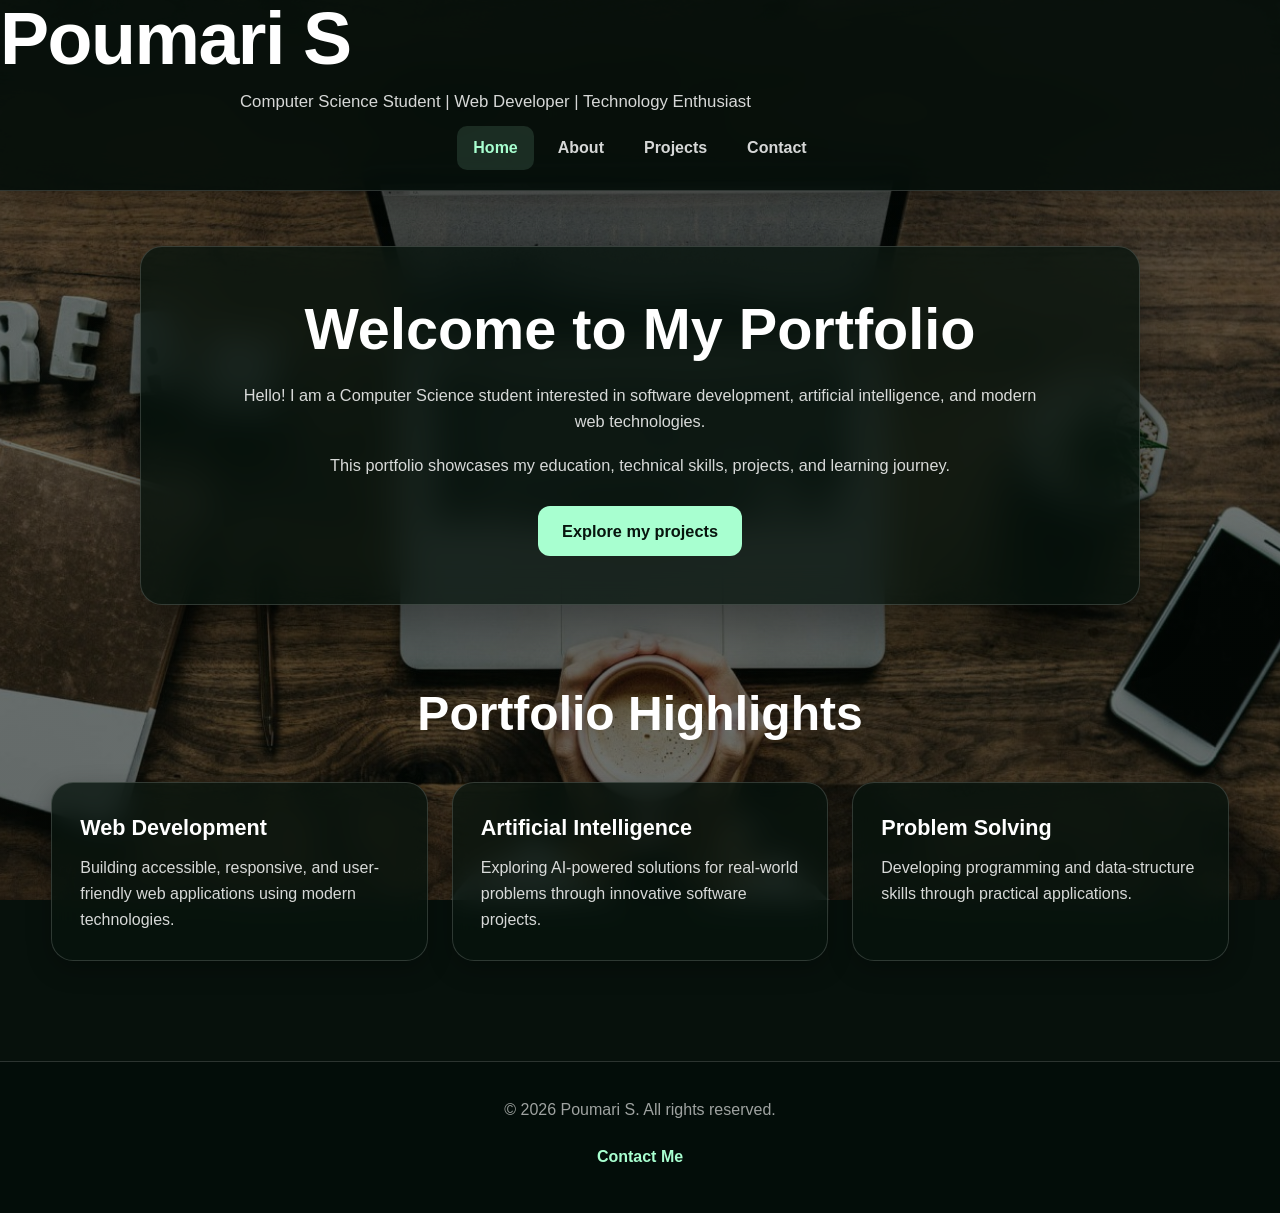
==== commit 5cd69f86: "Update index.html" ====
--- a/index.html
+++ b/index.html
@@ -92,7 +92,7 @@
     </main>
 
     <footer>
-        <p>&copy; 2026 Your Name. All rights reserved.</p>
+        <p>&copy; 2026 Poumari S. All rights reserved.</p>
 
         <nav aria-label="Footer navigation">
             <ul>
--- a/app.css
+++ b/app.css
@@ -1,81 +1,107 @@
-
+/* =========================================================
+   POUMARI S — PORTFOLIO
+   Advanced CSS3 & Responsive Architecture
+
+   ✓ CSS Variables
+   ✓ CSS Grid
+   ✓ Flexbox
+   ✓ Glassmorphism
+   ✓ Responsive Design
+   ✓ Light / Dark Theme
+   ✓ Accessibility
+   ✓ Reduced Motion
+========================================================= */
+
+
+/* =========================================================
+   1. THEME VARIABLES
+========================================================= */
 
 :root {
-
-    --text:
-        #ffffff;
-
-    --text-soft:
-        rgba(255, 255, 255, 0.82);
-
-    --text-muted:
-        rgba(255, 255, 255, 0.65);
-
-    --accent:
-        #a8ffd0;
-
-    --accent-dark:
-        #07140d;
-
-    --glass:
-        rgba(7, 18, 12, 0.78);
-
-    --glass-strong:
-        rgba(5, 14, 9, 0.88);
-
-    --glass-light:
-        rgba(255, 255, 255, 0.08);
-
-    --border:
-        rgba(255, 255, 255, 0.16);
-
-    --border-hover:
-        rgba(168, 255, 208, 0.45);
-
-    --shadow:
-        0 20px 50px rgba(0, 0, 0, 0.42);
-
-    --shadow-small:
-        0 8px 25px rgba(0, 0, 0, 0.30);
-
-    --radius:
-        22px;
-
-    --radius-small:
-        12px;
-
-    --transition:
-        0.3s ease;
-
-}
-
-
-
-
-    margin:
-        0;
-
-    padding:
-        0;
-
-    box-sizing:
-        border-box;
-
-}
-
+    /* Background */
+    --bg: #07110c;
+    --overlay: rgba(3, 10, 6, 0.58);
+
+    /* Glass surfaces */
+    --surface: rgba(7, 20, 13, 0.78);
+    --surface-strong: rgba(4, 14, 9, 0.90);
+    --surface-soft: rgba(255, 255, 255, 0.07);
+
+    /* Text */
+    --text: #ffffff;
+    --text-soft: rgba(255, 255, 255, 0.84);
+    --text-muted: rgba(255, 255, 255, 0.62);
+
+    /* Accent */
+    --accent: #a8ffd0;
+    --accent-hover: #d0ffe4;
+    --accent-dark: #07140d;
+
+    /* Borders */
+    --border: rgba(255, 255, 255, 0.16);
+    --border-strong: rgba(168, 255, 208, 0.45);
+
+    /* Shadows */
+    --shadow: 0 20px 55px rgba(0, 0, 0, 0.42);
+    --shadow-small: 0 8px 25px rgba(0, 0, 0, 0.28);
+
+    /* Sizes */
+    --radius: 22px;
+    --radius-small: 12px;
+    --content-width: 1180px;
+
+    /* Animation */
+    --transition-fast: 0.2s ease;
+    --transition: 0.3s ease;
+    --transition-slow: 0.5s ease;
+}
+
+
+/* =========================================================
+   LIGHT THEME
+   Add class="light-theme" to body
+========================================================= */
+
+.light-theme {
+    --bg: #eef5f0;
+    --overlay: rgba(235, 245, 239, 0.72);
+
+    --surface: rgba(255, 255, 255, 0.78);
+    --surface-strong: rgba(255, 255, 255, 0.92);
+    --surface-soft: rgba(20, 70, 45, 0.06);
+
+    --text: #102018;
+    --text-soft: rgba(16, 32, 24, 0.80);
+    --text-muted: rgba(16, 32, 24, 0.60);
+
+    --accent: #167a48;
+    --accent-hover: #0f5e37;
+    --accent-dark: #ffffff;
+
+    --border: rgba(16, 32, 24, 0.14);
+    --border-strong: rgba(22, 122, 72, 0.38);
+
+    --shadow: 0 20px 50px rgba(0, 0, 0, 0.14);
+    --shadow-small: 0 8px 25px rgba(0, 0, 0, 0.10);
+}
+
+
+/* =========================================================
+   2. RESET
+========================================================= */
+
+* {
+    margin: 0;
+    padding: 0;
+    box-sizing: border-box;
+}
 
 html {
-
-    scroll-behavior:
-        smooth;
-
-}
-
+    scroll-behavior: smooth;
+}
 
 body {
-
-    min-height:
-        100vh;
+    min-height: 100vh;
 
     font-family:
         "Segoe UI",
@@ -83,2226 +109,1483 @@
         Helvetica,
         sans-serif;
 
-    font-size:
-        16px;
-
-    line-height:
-        1.6;
-
-    color:
-        var(--text);
-
-    overflow-x:
-        hidden;
-
-    background-color:
-        #1b120d;
-
-    /*
-       IMPORTANT:
-       Put workspace.jpg in the same folder
-       as app.css.
-    */
+    font-size: 16px;
+    line-height: 1.6;
+
+    color: var(--text);
+
+    overflow-x: hidden;
+
+    background-color: var(--bg);
 
     background-image:
-
         linear-gradient(
-            rgba(4, 10, 7, 0.50),
-            rgba(4, 10, 7, 0.68)
+            var(--overlay),
+            var(--overlay)
         ),
-
         url("workspace.jpg");
 
-    background-size:
-        cover;
-
-    background-position:
-        center center;
-
-    background-repeat:
-        no-repeat;
-
-    background-attachment:
-        fixed;
-
-}
-
-
+    background-size: cover;
+    background-position: center;
+    background-repeat: no-repeat;
+    background-attachment: fixed;
+
+    transition:
+        background-color var(--transition),
+        color var(--transition);
+}
+
+
+/* =========================================================
+   3. GLOBAL ELEMENTS
+========================================================= */
 
 img {
-
-    max-width:
-        100%;
-
-    height:
-        auto;
-
-}
-
+    display: block;
+    max-width: 100%;
+    height: auto;
+}
 
 a {
-
-    color:
-        var(--accent);
-
-    text-decoration:
-        none;
-
-}
-
+    color: var(--accent);
+    text-decoration: none;
+
+    transition:
+        color var(--transition-fast),
+        opacity var(--transition-fast);
+}
 
 a:hover {
-
-    text-decoration:
-        underline;
-
-}
-
+    color: var(--accent-hover);
+}
+
+p {
+    color: var(--text-soft);
+}
+
+strong {
+    color: var(--text);
+}
 
 ul {
-
-    list-style:
-        none;
-
-}
-
-
-p {
-
-    color:
-        var(--text-soft);
-
-}
-
-
+    list-style: none;
+}
+
+::selection {
+    background: var(--accent);
+    color: var(--accent-dark);
+}
+
+
+/* =========================================================
+   4. ACCESSIBILITY
+========================================================= */
 
 :focus-visible {
-
-    outline:
-        3px solid var(--accent);
-
-    outline-offset:
-        4px;
-
-    border-radius:
-        6px;
-
-}
-
-
+    outline: 3px solid var(--accent);
+    outline-offset: 4px;
+    border-radius: 6px;
+}
+
+
+/* Skip link */
 
 body > a[href="#main-content"] {
-
-    position:
-        absolute;
-
-    top:
-        -100px;
-
-    left:
-        20px;
-
-    z-index:
-        9999;
-
-    padding:
-        12px 18px;
-
-    background:
-        #ffffff;
-
-    color:
-        #111111;
-
-    font-weight:
-        700;
-
-    border-radius:
-        10px;
-
-    box-shadow:
-        var(--shadow-small);
-
-}
-
+    position: absolute;
+
+    top: -100px;
+    left: 20px;
+
+    z-index: 9999;
+
+    padding: 12px 18px;
+
+    background: #ffffff;
+    color: #111111;
+
+    font-weight: 700;
+
+    border-radius: 10px;
+
+    box-shadow: var(--shadow-small);
+
+    transition: top var(--transition);
+}
 
 body > a[href="#main-content"]:focus {
-
-    top:
-        20px;
-
-}
-
-
-
+    top: 20px;
+}
+
+
+/* =========================================================
+   5. HEADER
+========================================================= */
 
 header {
-
-    width:
-        100%;
-
-    background:
-        rgba(4, 12, 8, 0.84);
-
-    border-bottom:
-        1px solid var(--border);
-
-    box-shadow:
-        var(--shadow-small);
-
-    backdrop-filter:
-        blur(16px);
-
-    -webkit-backdrop-filter:
-        blur(16px);
-
-}
-
-
-
-
+    width: 100%;
+
+    background: var(--surface-strong);
+
+    border-bottom: 1px solid var(--border);
+
+    box-shadow: var(--shadow-small);
+
+    backdrop-filter: blur(18px);
+    -webkit-backdrop-filter: blur(18px);
+
+    transition:
+        background var(--transition),
+        border-color var(--transition);
+}
+
+.site-header {
+    background: var(--surface-strong);
+}
+
+
+/* Header content */
+
+.header-content {
+    width: min(92%, var(--content-width));
+
+    margin: 0 auto;
+
+    padding: 38px 0 18px;
+
+    text-align: center;
+}
+
+
+/* Main title */
+
+.header-content h1,
 header > h1 {
-
-    max-width:
-        1180px;
-
-    margin:
-        0 auto;
-
-    padding:
-        42px 25px 10px;
-
-    text-align:
-        center;
-
-    font-size:
-        clamp(2.4rem, 6vw, 4.2rem);
-
-    line-height:
-        1.15;
-
-    letter-spacing:
-        -1px;
-
-}
-
-
-
-
+    margin-bottom: 12px;
+
+    color: var(--text);
+
+    font-size: clamp(2.5rem, 7vw, 4.6rem);
+
+    line-height: 1.05;
+
+    letter-spacing: -1.5px;
+}
+
+
+/* Header subtitle */
+
+.header-content p,
 header > p {
-
-    max-width:
-        800px;
-
-    margin:
-        0 auto;
-
-    padding:
-        0 25px 25px;
-
-    text-align:
-        center;
-
-    color:
-        var(--text-soft);
-
-    font-size:
-        1.05rem;
-
-}
-
-
-
-
-
-.site-header {
-
-    background:
-        rgba(4, 12, 8, 0.84);
-
-}
-
-
-.header-content {
-
-    max-width:
-        1180px;
-
-    margin:
-        auto;
-
-    padding:
-        42px 25px 18px;
-
-    text-align:
-        center;
-
-}
-
-
-.header-content h1 {
-
-    margin:
-        0 0 10px;
-
-    font-size:
-        clamp(2.4rem, 6vw, 4.2rem);
-
-    line-height:
-        1.15;
-
-}
-
-
-.header-content p {
-
-    padding:
-        0;
-
-    margin:
-        0;
-
-}
-
-
-
+    max-width: 800px;
+
+    margin: 0 auto;
+
+    color: var(--text-soft);
+
+    font-size: 1.05rem;
+}
+
+
+/* =========================================================
+   6. NAVIGATION — FLEXBOX
+========================================================= */
 
 nav {
-
-    width:
-        100%;
-
-}
-
+    width: 100%;
+}
 
 header nav {
-
-    display:
-        flex;
-
-    justify-content:
-        center;
-
-    align-items:
-        center;
-
-    padding:
-        12px 20px 20px;
-
-}
-
+    display: flex;
+
+    justify-content: center;
+    align-items: center;
+
+    padding: 10px 15px 20px;
+}
 
 nav ul {
-
-    display:
-        flex;
-
-    justify-content:
-        center;
-
-    align-items:
-        center;
-
-    flex-wrap:
-        wrap;
-
-    gap:
-        8px;
-
-}
-
+    display: flex;
+
+    justify-content: center;
+    align-items: center;
+
+    flex-wrap: wrap;
+
+    gap: 8px;
+}
 
 nav li {
-
-    margin:
-        0;
-
-}
-
+    margin: 0;
+}
 
 nav a {
-
-    display:
-        block;
-
-    padding:
-        9px 15px;
-
-    color:
-        rgba(255, 255, 255, 0.88);
-
-    font-weight:
-        600;
-
-    border-radius:
-        10px;
+    display: block;
+
+    padding: 9px 16px;
+
+    color: var(--text-soft);
+
+    font-weight: 600;
+
+    border-radius: 10px;
 
     transition:
         background var(--transition),
         color var(--transition),
         transform var(--transition);
-
-}
-
+}
 
 nav a:hover {
-
-    color:
-        var(--accent);
-
-    background:
-        rgba(168, 255, 208, 0.10);
-
-    text-decoration:
-        none;
-
-    transform:
-        translateY(-2px);
-
-}
-
-
-/* Current page */
+    color: var(--accent);
+
+    background: var(--surface-soft);
+
+    text-decoration: none;
+
+    transform: translateY(-2px);
+}
 
 nav a[aria-current="page"] {
-
-    color:
-        var(--accent);
-
-    background:
-        rgba(168, 255, 208, 0.12);
-
-}
-
-
-
+    color: var(--accent);
+
+    background: rgba(168, 255, 208, 0.12);
+}
+
+
+/* =========================================================
+   7. MAIN CONTAINER
+========================================================= */
 
 main {
-
-    width:
-        min(92%, 1180px);
-
-    margin:
-        0 auto;
-
-}
-
-
-
+    width: min(92%, var(--content-width));
+
+    margin: 0 auto;
+}
 
 main > section {
-
-    margin:
-        0 auto;
-
-    padding:
-        70px 0;
-
-}
-
+    margin: 0 auto;
+
+    padding: 65px 0;
+}
 
 main > section > h2 {
-
-    margin-bottom:
-        25px;
-
-    color:
-        white;
-
-    font-size:
-        clamp(2rem, 5vw, 3rem);
-
-    line-height:
-        1.2;
-
-}
-
+    margin-bottom: 25px;
+
+    color: var(--text);
+
+    font-size: clamp(2rem, 5vw, 3rem);
+
+    line-height: 1.2;
+}
 
 main > section > p {
-
-    max-width:
-        850px;
-
-    margin-bottom:
-        18px;
-
-    font-size:
-        1.02rem;
-
-}
-
-
+    max-width: 850px;
+
+    margin-bottom: 18px;
+
+    font-size: 1.02rem;
+}
+
+
+/* =========================================================
+   8. WELCOME
+========================================================= */
 
 main > section[aria-labelledby="welcome-heading"] {
-
-    max-width:
-        1000px;
-
-    margin:
-        70px auto 40px;
-
-    padding:
-        55px;
-
-    text-align:
-        center;
-
-    background:
-        var(--glass);
-
-    border:
-        1px solid var(--border);
-
-    border-radius:
-        var(--radius);
-
-    box-shadow:
-        var(--shadow);
-
-    backdrop-filter:
-        blur(18px);
-
-    -webkit-backdrop-filter:
-        blur(18px);
-
-}
-
-
-main > section[aria-labelledby="welcome-heading"] h2 {
-
-    margin-bottom:
-        20px;
-
-    font-size:
-        clamp(2.2rem, 6vw, 3.5rem);
-
-}
-
-
-main > section[aria-labelledby="welcome-heading"] p {
-
-    max-width:
-        800px;
-
-    margin:
-        0 auto 18px;
-
-}
-
-
-main > section[aria-labelledby="welcome-heading"] p:last-child {
-
-    margin-top:
-        28px;
-
-    margin-bottom:
-        0;
-
-}
-
-
-main > section[aria-labelledby="welcome-heading"] p:last-child a {
-
-    display:
-        inline-block;
-
-    padding:
-        12px 22px;
-
-    background:
-        var(--accent);
-
-    color:
-        var(--accent-dark);
-
-    border-radius:
-        12px;
-
-    font-weight:
-        700;
+    max-width: 1000px;
+
+    margin: 55px auto 35px;
+
+    padding: 48px 32px;
+
+    text-align: center;
+
+    background: var(--surface);
+
+    border: 1px solid var(--border);
+
+    border-radius: var(--radius);
+
+    box-shadow: var(--shadow);
+
+    backdrop-filter: blur(18px);
+    -webkit-backdrop-filter: blur(18px);
 
     transition:
         transform var(--transition),
-        box-shadow var(--transition);
-
-}
-
-
-main > section[aria-labelledby="welcome-heading"] p:last-child a:hover {
-
-    text-decoration:
-        none;
-
-    transform:
-        translateY(-3px);
-
-    box-shadow:
-        0 10px 25px
-        rgba(168, 255, 208, 0.22);
-
-}
-
-
-
-main > section[aria-labelledby="highlights-heading"] {
-
-    padding:
-        50px 0 90px;
-
-}
-
-
-main > section[aria-labelledby="highlights-heading"] > h2 {
-
-    text-align:
-        center;
-
-    margin-bottom:
-        35px;
-
-}
-
-
-
-main > section[aria-labelledby="highlights-heading"] article {
-
-    display:
-        block;
-
-    margin-bottom:
-        20px;
-
-    padding:
-        28px;
-
-    background:
-        var(--glass);
-
-    border:
-        1px solid var(--border);
-
-    border-radius:
-        var(--radius);
-
-    box-shadow:
-        var(--shadow-small);
-
-    backdrop-filter:
-        blur(14px);
-
-    -webkit-backdrop-filter:
-        blur(14px);
+        border-color var(--transition),
+        background var(--transition);
+}
+
+main > section[aria-labelledby="welcome-heading"]:hover {
+    transform: translateY(-4px);
+
+    border-color: var(--border-strong);
+}
+
+main > section[aria-labelledby="welcome-heading"] h2 {
+    margin-bottom: 18px;
+
+    color: var(--text);
+
+    font-size: clamp(2.3rem, 6vw, 3.6rem);
+}
+
+main > section[aria-labelledby="welcome-heading"] p {
+    max-width: 800px;
+
+    margin: 0 auto 18px;
+}
+
+main > section[aria-labelledby="welcome-heading"] p:last-child {
+    margin-top: 28px;
+
+    margin-bottom: 0;
+}
+
+main > section[aria-labelledby="welcome-heading"] p:last-child a {
+    display: inline-flex;
+
+    align-items: center;
+    justify-content: center;
+
+    padding: 12px 24px;
+
+    background: var(--accent);
+
+    color: var(--accent-dark);
+
+    border-radius: var(--radius-small);
+
+    font-weight: 700;
 
     transition:
         transform var(--transition),
-        border-color var(--transition);
-
-}
-
+        box-shadow var(--transition),
+        background var(--transition);
+}
+
+main > section[aria-labelledby="welcome-heading"] p:last-child a:hover {
+    text-decoration: none;
+
+    background: var(--accent-hover);
+
+    transform: translateY(-3px);
+
+    box-shadow:
+        0 12px 28px rgba(168, 255, 208, 0.22);
+}
+
+
+/* =========================================================
+   9. HIGHLIGHTS — CSS GRID
+========================================================= */
+
+main > section[aria-labelledby="highlights-heading"] {
+    display: grid;
+
+    grid-template-columns: 1fr;
+
+    gap: 20px;
+
+    padding: 45px 0 80px;
+}
+
+main > section[aria-labelledby="highlights-heading"] > h2 {
+    text-align: center;
+
+    margin-bottom: 15px;
+}
+
+main > section[aria-labelledby="highlights-heading"] article {
+    padding: 28px;
+
+    background: var(--surface);
+
+    border: 1px solid var(--border);
+
+    border-radius: var(--radius);
+
+    box-shadow: var(--shadow-small);
+
+    backdrop-filter: blur(14px);
+    -webkit-backdrop-filter: blur(14px);
+
+    transition:
+        transform var(--transition),
+        border-color var(--transition),
+        box-shadow var(--transition),
+        background var(--transition);
+}
 
 main > section[aria-labelledby="highlights-heading"] article:hover {
-
-    transform:
-        translateY(-5px);
-
-    border-color:
-        var(--border-hover);
-
-}
-
+    transform: translateY(-6px);
+
+    border-color: var(--border-strong);
+
+    box-shadow: var(--shadow);
+}
 
 main > section[aria-labelledby="highlights-heading"] h3 {
-
-    margin-bottom:
-        10px;
-
-    color:
-        white;
-
-    font-size:
-        1.35rem;
-
-}
-
-
-main > section[aria-labelledby="highlights-heading"] p {
-
-    margin:
-        0;
-
-}
-
-
-
+    margin-bottom: 10px;
+
+    color: var(--text);
+
+    font-size: 1.35rem;
+}
+
+
+/* =========================================================
+   10. ABOUT
+========================================================= */
 
 main > section[aria-labelledby="introduction-heading"],
 main > section[aria-labelledby="education-heading"],
 main > section[aria-labelledby="skills-heading"] {
-
-    padding:
-        55px 0;
-
-}
-
-
-
+    padding: 50px 0;
+}
+
+
+/* Introduction */
 
 main > section[aria-labelledby="introduction-heading"] {
-
-    margin-top:
-        35px;
-
-    padding:
-        40px;
-
-    background:
-        var(--glass);
-
-    border:
-        1px solid var(--border);
-
-    border-radius:
-        var(--radius);
-
-    box-shadow:
-        var(--shadow);
-
-    backdrop-filter:
-        blur(16px);
-
-    -webkit-backdrop-filter:
-        blur(16px);
-
-}
-
+    margin-top: 30px;
+
+    padding: 40px 32px;
+
+    background: var(--surface);
+
+    border: 1px solid var(--border);
+
+    border-radius: var(--radius);
+
+    box-shadow: var(--shadow);
+
+    backdrop-filter: blur(16px);
+    -webkit-backdrop-filter: blur(16px);
+}
 
 main > section[aria-labelledby="introduction-heading"] h2 {
-
-    margin-bottom:
-        20px;
-
-}
-
+    margin-bottom: 18px;
+}
 
 main > section[aria-labelledby="introduction-heading"] p {
-
-    margin-bottom:
-        15px;
-
-}
-
-
-
+    margin-bottom: 15px;
+}
+
+
+/* Education */
 
 main > section[aria-labelledby="education-heading"] {
-
-    margin-top:
-        10px;
-
-}
-
+    margin-top: 10px;
+}
 
 main > section[aria-labelledby="education-heading"] > article {
-
-    padding:
-        30px;
-
-    background:
-        var(--glass);
-
-    border:
-        1px solid var(--border);
-
-    border-radius:
-        var(--radius);
-
-    box-shadow:
-        var(--shadow-small);
-
-    backdrop-filter:
-        blur(14px);
-
-    -webkit-backdrop-filter:
-        blur(14px);
-
-}
-
+    padding: 30px;
+
+    background: var(--surface);
+
+    border: 1px solid var(--border);
+
+    border-radius: var(--radius);
+
+    box-shadow: var(--shadow-small);
+
+    backdrop-filter: blur(14px);
+    -webkit-backdrop-filter: blur(14px);
+}
 
 main > section[aria-labelledby="education-heading"] h3 {
-
-    margin-bottom:
-        12px;
-
-    color:
-        white;
-
-    font-size:
-        1.4rem;
-
-}
-
-
-
+    margin-bottom: 12px;
+
+    color: var(--text);
+
+    font-size: 1.4rem;
+}
+
+
+/* =========================================================
+   11. SKILLS — CSS GRID
+========================================================= */
 
 main > section[aria-labelledby="skills-heading"] {
-
-    padding-top:
-        30px;
-
-}
-
+    padding-top: 30px;
+}
 
 main > section[aria-labelledby="skills-heading"] > ul {
-
-    display:
-        grid;
-
-    grid-template-columns:
-        repeat(3, 1fr);
-
-    gap:
-        15px;
-
-}
-
+    display: grid;
+
+    grid-template-columns: repeat(2, 1fr);
+
+    gap: 15px;
+}
 
 main > section[aria-labelledby="skills-heading"] li {
-
-    padding:
-        16px;
-
-    text-align:
-        center;
-
-    color:
-        white;
-
-    background:
-        rgba(168, 255, 208, 0.08);
-
-    border:
-        1px solid
-        rgba(168, 255, 208, 0.18);
-
-    border-radius:
-        12px;
-
-    font-weight:
-        600;
+    padding: 16px;
+
+    text-align: center;
+
+    color: var(--text);
+
+    background: var(--surface-soft);
+
+    border: 1px solid var(--border);
+
+    border-radius: var(--radius-small);
+
+    font-weight: 600;
 
     transition:
         transform var(--transition),
-        background var(--transition);
-
-}
-
+        background var(--transition),
+        border-color var(--transition);
+}
 
 main > section[aria-labelledby="skills-heading"] li:hover {
-
-    transform:
-        translateY(-3px);
-
-    background:
-        rgba(168, 255, 208, 0.13);
-
-}
-
-
-/* =========================================================
-   16. ASIDE
+    transform: translateY(-4px);
+
+    background: rgba(168, 255, 208, 0.12);
+
+    border-color: var(--border-strong);
+}
+
+
+/* =========================================================
+   12. ASIDE
 ========================================================= */
 
 main > aside {
-
-    margin:
-        30px auto 80px;
-
-    padding:
-        35px;
-
-    background:
-        var(--glass-strong);
-
-    border:
-        1px solid var(--border);
-
-    border-radius:
-        var(--radius);
-
-    box-shadow:
-        var(--shadow);
-
-    backdrop-filter:
-        blur(17px);
-
-    -webkit-backdrop-filter:
-        blur(17px);
-
-}
-
+    margin: 30px auto 70px;
+
+    padding: 32px;
+
+    background: var(--surface-strong);
+
+    border: 1px solid var(--border);
+
+    border-radius: var(--radius);
+
+    box-shadow: var(--shadow);
+
+    backdrop-filter: blur(17px);
+    -webkit-backdrop-filter: blur(17px);
+}
 
 main > aside h2 {
-
-    margin-bottom:
-        18px;
-
-    color:
-        white;
-
-    font-size:
-        2rem;
-
-}
-
+    margin-bottom: 18px;
+
+    color: var(--text);
+
+    font-size: 2rem;
+}
 
 main > aside p {
-
-    line-height:
-        1.8;
-
-}
-
-
-/* About interests */
+    line-height: 1.8;
+}
+
+
+/* Interests */
 
 main > aside[aria-labelledby="interests-heading"] ul {
-
-    display:
-        grid;
-
-    grid-template-columns:
-        repeat(2, 1fr);
-
-    gap:
-        14px;
-
-}
-
+    display: grid;
+
+    grid-template-columns: repeat(2, 1fr);
+
+    gap: 14px;
+}
 
 main > aside[aria-labelledby="interests-heading"] li {
-
-    padding:
-        14px 16px;
-
-    background:
-        rgba(168, 255, 208, 0.08);
-
-    border:
-        1px solid
-        rgba(168, 255, 208, 0.15);
-
-    border-radius:
-        12px;
-
-    color:
-        white;
-
-}
-
-
-/* =========================================================
-   17. PROJECTS PAGE
+    padding: 14px 16px;
+
+    background: var(--surface-soft);
+
+    border: 1px solid var(--border);
+
+    border-radius: var(--radius-small);
+
+    color: var(--text);
+}
+
+
+/* =========================================================
+   13. PROJECTS
 ========================================================= */
 
 #projects {
-
-    padding:
-        80px 0 40px;
-
-}
-
+    padding: 70px 0 40px;
+}
 
 #projects > h2 {
-
-    text-align:
-        center;
-
-    margin-bottom:
-        45px;
-
-    font-size:
-        clamp(2.3rem, 6vw, 3.7rem);
-
-}
-
-
-/* Project grid */
+    text-align: center;
+
+    margin-bottom: 45px;
+
+    color: var(--text);
+
+    font-size: clamp(2.3rem, 6vw, 3.7rem);
+}
+
+
+/* =========================================================
+   14. PROJECT GRID
+========================================================= */
 
 .projects {
-
-    display:
-        grid;
-
-    grid-template-columns:
-        repeat(3, 1fr);
-
-    gap:
-        28px;
-
-}
-
-
-/* =========================================================
-   18. PROJECT CARD
+    display: grid;
+
+    grid-template-columns: 1fr;
+
+    gap: 25px;
+
+    align-items: stretch;
+}
+
+
+/* =========================================================
+   15. PROJECT CARD — FLEXBOX
 ========================================================= */
 
 .project-card {
-
-    position:
-        relative;
-
-    display:
-        flex;
-
-    flex-direction:
-        column;
-
-    min-width:
-        0;
-
-    padding:
-        30px;
-
-    background:
-        rgba(6, 18, 11, 0.86);
-
-    border:
-        1px solid var(--border);
-
-    border-radius:
-        var(--radius);
-
-    box-shadow:
-        var(--shadow);
-
-    backdrop-filter:
-        blur(16px);
-
-    -webkit-backdrop-filter:
-        blur(16px);
-
-    overflow:
-        hidden;
+    position: relative;
+
+    display: flex;
+
+    flex-direction: column;
+
+    min-width: 0;
+
+    padding: 30px;
+
+    background: var(--surface);
+
+    border: 1px solid var(--border);
+
+    border-radius: var(--radius);
+
+    box-shadow: var(--shadow);
+
+    backdrop-filter: blur(16px);
+    -webkit-backdrop-filter: blur(16px);
+
+    overflow: hidden;
 
     transition:
         transform var(--transition),
         border-color var(--transition),
-        box-shadow var(--transition);
-
-}
-
-
-/* Soft glow */
+        box-shadow var(--transition),
+        background var(--transition);
+}
 
 .project-card::before {
-
-    content:
-        "";
-
-    position:
-        absolute;
-
-    top:
-        -80px;
-
-    right:
-        -80px;
-
-    width:
-        180px;
-
-    height:
-        180px;
-
-    border-radius:
-        50%;
-
-    background:
-        rgba(168, 255, 208, 0.08);
-
-    filter:
-        blur(35px);
-
-    pointer-events:
-        none;
-
-}
-
+    content: "";
+
+    position: absolute;
+
+    top: -90px;
+    right: -90px;
+
+    width: 200px;
+    height: 200px;
+
+    border-radius: 50%;
+
+    background: rgba(168, 255, 208, 0.08);
+
+    filter: blur(35px);
+
+    pointer-events: none;
+}
 
 .project-card:hover {
-
-    transform:
-        translateY(-7px);
-
-    border-color:
-        var(--border-hover);
+    transform: translateY(-8px);
+
+    border-color: var(--border-strong);
 
     box-shadow:
-        0 25px 55px
-        rgba(0, 0, 0, 0.52);
-
-}
-
-
-/* =========================================================
-   19. PROJECT NUMBER
+        0 25px 55px rgba(0, 0, 0, 0.45);
+}
+
+
+/* =========================================================
+   16. PROJECT NUMBER
 ========================================================= */
 
 .project-number {
-
-    width:
-        45px;
-
-    height:
-        45px;
-
-    display:
-        flex;
-
-    align-items:
-        center;
-
-    justify-content:
-        center;
-
-    margin-bottom:
-        20px;
-
-    background:
-        rgba(168, 255, 208, 0.10);
-
-    border:
-        1px solid
-        rgba(168, 255, 208, 0.22);
-
-    border-radius:
-        50%;
-
-    color:
-        var(--accent);
-
-    font-size:
-        0.85rem;
-
-    font-weight:
-        700;
-
-}
-
-
-/* =========================================================
-   20. PROJECT CONTENT
+    width: 45px;
+    height: 45px;
+
+    display: flex;
+
+    align-items: center;
+    justify-content: center;
+
+    flex-shrink: 0;
+
+    margin-bottom: 20px;
+
+    background: rgba(168, 255, 208, 0.10);
+
+    border: 1px solid rgba(168, 255, 208, 0.22);
+
+    border-radius: 50%;
+
+    color: var(--accent);
+
+    font-size: 0.85rem;
+
+    font-weight: 700;
+}
+
+
+/* =========================================================
+   17. PROJECT CONTENT
 ========================================================= */
 
 .project-content {
-
-    display:
-        flex;
-
-    flex-direction:
-        column;
-
-    flex:
-        1;
-
-}
-
+    display: flex;
+
+    flex-direction: column;
+
+    flex: 1;
+}
 
 .project-card .project-content > header {
-
-    width:
-        auto;
-
-    padding:
-        0;
-
-    margin:
-        0 0 18px;
-
-    background:
-        transparent;
-
-    border:
-        none;
-
-    box-shadow:
-        none;
-
-    backdrop-filter:
-        none;
-
-    -webkit-backdrop-filter:
-        none;
-
-}
-
-
-/* Project title */
+    width: auto;
+
+    padding: 0;
+
+    margin: 0 0 18px;
+
+    background: transparent;
+
+    border: none;
+
+    box-shadow: none;
+
+    backdrop-filter: none;
+    -webkit-backdrop-filter: none;
+}
 
 .project-card h3 {
-
-    margin-bottom:
-        10px;
-
-    color:
-        white;
-
-    font-size:
-        clamp(1.2rem, 2vw, 1.4rem);
-
-    line-height:
-        1.4;
-
-}
-
-
-/* Project status */
+    margin-bottom: 10px;
+
+    color: var(--text);
+
+    font-size: clamp(1.2rem, 2vw, 1.4rem);
+
+    line-height: 1.4;
+}
 
 .project-status {
-
-    display:
-        inline-block;
-
-    width:
-        fit-content;
-
-    margin:
-        0 !important;
-
-    padding:
-        6px 11px;
-
-    background:
-        rgba(168, 255, 208, 0.09);
-
-    border:
-        1px solid
-        rgba(168, 255, 208, 0.20);
-
-    border-radius:
-        8px;
-
-    color:
-        var(--accent) !important;
-
-    font-size:
-        0.88rem !important;
-
-}
-
-
-/* Project paragraphs */
+    display: inline-block;
+
+    width: fit-content;
+
+    margin: 0 !important;
+
+    padding: 6px 11px;
+
+    background: rgba(168, 255, 208, 0.09);
+
+    border: 1px solid rgba(168, 255, 208, 0.20);
+
+    border-radius: 8px;
+
+    color: var(--accent) !important;
+
+    font-size: 0.88rem !important;
+}
 
 .project-card .project-content > p {
-
-    margin-bottom:
-        16px;
-
-    color:
-        var(--text-soft);
-
-    font-size:
-        0.96rem;
-
-    line-height:
-        1.75;
-
-}
-
-
-.project-card strong {
-
-    color:
-        white;
-
-}
-
-
-/* =========================================================
-   21. PROJECT FOCUS
+    margin-bottom: 16px;
+
+    color: var(--text-soft);
+
+    font-size: 0.96rem;
+
+    line-height: 1.75;
+}
+
+
+/* =========================================================
+   18. PROJECT FOCUS
 ========================================================= */
 
 .project-focus {
-
-    max-width:
-        900px;
-
-    margin:
-        55px auto 90px;
-
-    padding:
-        35px;
-
-    text-align:
-        center;
-
-    background:
-        var(--glass-strong);
-
-    border:
-        1px solid var(--border);
-
-    border-radius:
-        var(--radius);
-
-    box-shadow:
-        var(--shadow);
-
-    backdrop-filter:
-        blur(16px);
-
-    -webkit-backdrop-filter:
-        blur(16px);
-
-}
-
+    max-width: 900px;
+
+    margin: 55px auto 80px;
+
+    padding: 35px;
+
+    text-align: center;
+
+    background: var(--surface-strong);
+
+    border: 1px solid var(--border);
+
+    border-radius: var(--radius);
+
+    box-shadow: var(--shadow);
+
+    backdrop-filter: blur(16px);
+    -webkit-backdrop-filter: blur(16px);
+}
 
 .project-focus h2 {
-
-    margin-bottom:
-        15px;
-
-    color:
-        white;
-
-    font-size:
-        2rem;
-
-}
-
-
-/* =========================================================
-   22. CONTACT PAGE
+    margin-bottom: 15px;
+
+    color: var(--text);
+
+    font-size: 2rem;
+}
+
+
+/* =========================================================
+   19. CONTACT
 ========================================================= */
 
 main > section[aria-labelledby="contact-heading"] {
-
-    max-width:
-        850px;
-
-    margin:
-        0 auto;
-
-    padding:
-        75px 0 35px;
-
-}
-
+    max-width: 850px;
+
+    margin: 0 auto;
+
+    padding: 70px 0 35px;
+}
 
 main > section[aria-labelledby="contact-heading"] > h2 {
-
-    text-align:
-        center;
-
-    margin-bottom:
-        12px;
-
-    font-size:
-        clamp(2.3rem, 6vw, 3.5rem);
-
-}
-
+    text-align: center;
+
+    margin-bottom: 12px;
+
+    color: var(--text);
+
+    font-size: clamp(2.3rem, 6vw, 3.5rem);
+}
 
 main > section[aria-labelledby="contact-heading"] > p {
-
-    text-align:
-        center;
-
-    margin-bottom:
-        38px;
-
-}
-
-
-/* =========================================================
-   23. CONTACT FORM
+    text-align: center;
+
+    margin-bottom: 38px;
+}
+
+
+/* =========================================================
+   20. CONTACT FORM
 ========================================================= */
 
 form {
-
-    width:
-        100%;
-
-}
-
-
-/* Contact form specifically */
+    width: 100%;
+}
 
 main > section[aria-labelledby="contact-heading"] form {
-
-    padding:
-        35px;
-
-    margin-bottom:
-        45px;
-
-    background:
-        rgba(6, 18, 11, 0.84);
-
-    border:
-        1px solid var(--border);
-
-    border-radius:
-        var(--radius);
-
-    box-shadow:
-        var(--shadow);
-
-    backdrop-filter:
-        blur(18px);
-
-    -webkit-backdrop-filter:
-        blur(18px);
-
-}
-
-
-/* =========================================================
-   24. FIELDSET
+    padding: 35px;
+
+    margin-bottom: 45px;
+
+    background: var(--surface);
+
+    border: 1px solid var(--border);
+
+    border-radius: var(--radius);
+
+    box-shadow: var(--shadow);
+
+    backdrop-filter: blur(18px);
+    -webkit-backdrop-filter: blur(18px);
+}
+
+
+/* =========================================================
+   21. FIELDSET
 ========================================================= */
 
 fieldset {
-
-    min-width:
-        0;
-
-    border:
-        none;
-
-    padding:
-        0;
-
-    margin:
-        0;
-
-}
-
+    min-width: 0;
+
+    border: none;
+
+    padding: 0;
+
+    margin: 0;
+}
 
 legend {
-
-    width:
-        100%;
-
-    padding:
-        0;
-
-    margin-bottom:
-        28px;
-
-    color:
-        white;
-
-    font-size:
-        1.45rem;
-
-    font-weight:
-        700;
-
-}
-
-
-/* =========================================================
-   25. FORM GROUP
-========================================================= */
-
-/*
-   Your HTML currently uses:
-   <div>
-      <label>...</label>
-      <input>
-   </div>
-
-   So this selector styles only contact form divs.
-*/
+    width: 100%;
+
+    padding: 0;
+
+    margin-bottom: 28px;
+
+    color: var(--text);
+
+    font-size: 1.45rem;
+
+    font-weight: 700;
+}
+
+
+/* =========================================================
+   22. FORM GROUP
+========================================================= */
 
 form div {
-
-    margin-bottom:
-        22px;
-
-}
-
-
-/* =========================================================
-   26. FORM LABEL
+    margin-bottom: 22px;
+}
+
+
+/* =========================================================
+   23. FORM LABEL
 ========================================================= */
 
 form label {
-
-    display:
-        block;
-
-    margin-bottom:
-        8px;
-
-    color:
-        white;
-
-    font-size:
-        1rem;
-
-    font-weight:
-        600;
-
-}
-
-
-/* Required star */
+    display: block;
+
+    margin-bottom: 8px;
+
+    color: var(--text);
+
+    font-size: 1rem;
+
+    font-weight: 600;
+}
 
 form label span {
-
-    color:
-        var(--accent);
-
-}
-
-
-/* =========================================================
-   27. INPUTS
+    color: var(--accent);
+}
+
+
+/* =========================================================
+   24. INPUTS
 ========================================================= */
 
 form input,
 form textarea {
-
-    display:
-        block;
-
-    width:
-        100%;
-
-    padding:
-        14px 16px;
-
-    margin:
-        0;
-
-    background:
-        rgba(255, 255, 255, 0.07);
-
-    color:
-        white;
-
-    border:
-        1px solid
-        rgba(255, 255, 255, 0.20);
-
-    border-radius:
-        12px;
-
-    font-family:
-        inherit;
-
-    font-size:
-        1rem;
-
-    line-height:
-        1.5;
-
-    outline:
-        none;
+    display: block;
+
+    width: 100%;
+
+    padding: 14px 16px;
+
+    margin: 0;
+
+    background: var(--surface-soft);
+
+    color: var(--text);
+
+    border: 1px solid var(--border);
+
+    border-radius: var(--radius-small);
+
+    font-family: inherit;
+
+    font-size: 1rem;
+
+    line-height: 1.5;
+
+    outline: none;
 
     transition:
         border-color var(--transition),
         background var(--transition),
         box-shadow var(--transition);
-
-}
-
-
-/* Placeholder */
+}
 
 form input::placeholder,
 form textarea::placeholder {
-
-    color:
-        rgba(255, 255, 255, 0.45);
-
-}
-
-
-/* Input focus */
+    color: var(--text-muted);
+}
 
 form input:focus,
 form textarea:focus {
-
-    border-color:
-        var(--accent);
-
-    background:
-        rgba(168, 255, 208, 0.07);
+    border-color: var(--accent);
+
+    background: rgba(168, 255, 208, 0.08);
 
     box-shadow:
-        0 0 0 3px
-        rgba(168, 255, 208, 0.10);
-
-}
-
-
-/* =========================================================
-   28. TEXTAREA
+        0 0 0 3px rgba(168, 255, 208, 0.10);
+}
+
+
+/* =========================================================
+   25. TEXTAREA
 ========================================================= */
 
 form textarea {
-
-    min-height:
-        170px;
-
-    resize:
-        vertical;
-
-}
-
-
-/* =========================================================
-   29. BUTTON
+    min-height: 170px;
+
+    resize: vertical;
+}
+
+
+/* =========================================================
+   26. BUTTON
 ========================================================= */
 
 form button {
-
-    display:
-        inline-flex;
-
-    justify-content:
-        center;
-
-    align-items:
-        center;
-
-    min-width:
-        150px;
-
-    padding:
-        13px 24px;
-
-    background:
-        var(--accent);
-
-    color:
-        #06120b;
-
-    border:
-        none;
-
-    border-radius:
-        12px;
-
-    font-family:
-        inherit;
-
-    font-size:
-        1rem;
-
-    font-weight:
-        700;
-
-    cursor:
-        pointer;
+    display: inline-flex;
+
+    justify-content: center;
+    align-items: center;
+
+    min-width: 150px;
+
+    padding: 13px 24px;
+
+    background: var(--accent);
+
+    color: var(--accent-dark);
+
+    border: none;
+
+    border-radius: var(--radius-small);
+
+    font-family: inherit;
+
+    font-size: 1rem;
+
+    font-weight: 700;
+
+    cursor: pointer;
 
     transition:
         transform var(--transition),
-        box-shadow var(--transition);
-
-}
-
+        box-shadow var(--transition),
+        background var(--transition);
+}
 
 form button:hover {
-
-    transform:
-        translateY(-3px);
+    background: var(--accent-hover);
+
+    transform: translateY(-3px);
 
     box-shadow:
-        0 10px 25px
-        rgba(168, 255, 208, 0.24);
-
-}
-
-
-/* =========================================================
-   30. CONTACT ASIDE
+        0 10px 25px rgba(168, 255, 208, 0.24);
+}
+
+
+/* =========================================================
+   27. CONTACT INFORMATION
 ========================================================= */
 
 main > aside[aria-labelledby="contact-info-heading"] {
-
-    max-width:
-        850px;
-
-    margin:
-        10px auto 90px;
-
-    padding:
-        35px;
-
-}
-
+    max-width: 850px;
+
+    margin: 10px auto 80px;
+
+    padding: 35px;
+}
 
 main > aside[aria-labelledby="contact-info-heading"] h2 {
-
-    margin-bottom:
-        20px;
-
-}
-
-
-/* Address */
+    margin-bottom: 20px;
+}
 
 address {
-
-    font-style:
-        normal;
-
-}
-
+    font-style: normal;
+}
 
 address p {
-
-    margin:
-        0;
-
-    padding:
-        15px 0;
-
-}
-
+    margin: 0;
+
+    padding: 15px 0;
+}
 
 address a {
-
-    color:
-        var(--accent);
-
-    font-weight:
-        600;
-
-}
-
-
-/* =========================================================
-   31. FOOTER
+    color: var(--accent);
+
+    font-weight: 600;
+}
+
+
+/* =========================================================
+   28. FOOTER
 ========================================================= */
 
 footer {
-
-    width:
-        100%;
-
-    margin-top:
-        20px;
-
-    padding:
-        35px 20px;
-
-    text-align:
-        center;
-
-    background:
-        rgba(3, 10, 6, 0.90);
-
-    border-top:
-        1px solid var(--border);
-
-}
-
+    width: 100%;
+
+    margin-top: 20px;
+
+    padding: 35px 20px;
+
+    text-align: center;
+
+    background: var(--surface-strong);
+
+    border-top: 1px solid var(--border);
+
+    backdrop-filter: blur(15px);
+    -webkit-backdrop-filter: blur(15px);
+}
 
 footer p {
-
-    margin-bottom:
-        12px;
-
-    color:
-        var(--text-muted);
-
-}
-
+    margin-bottom: 12px;
+
+    color: var(--text-muted);
+}
 
 footer nav {
-
-    display:
-        flex;
-
-    justify-content:
-        center;
-
-}
-
+    display: flex;
+
+    justify-content: center;
+}
 
 footer nav a {
-
-    color:
-        var(--accent);
-
-    font-weight:
-        600;
-
-}
-
-
-/* =========================================================
-   32. TABLET
-========================================================= */
-
-@media (max-width: 999px) {
+    color: var(--accent);
+
+    font-weight: 600;
+}
+
+
+/* =========================================================
+   29. TABLET — 700px+
+========================================================= */
+
+@media (min-width: 700px) {
+
+    /* Highlights become 2 columns */
+
+    main > section[aria-labelledby="highlights-heading"] {
+        grid-template-columns: repeat(2, minmax(0, 1fr));
+    }
+
+    main > section[aria-labelledby="highlights-heading"] > h2 {
+        grid-column: 1 / -1;
+    }
+
+    /* Projects */
 
     .projects {
-
         grid-template-columns:
-            repeat(2, 1fr);
-
-    }
-
+            repeat(2, minmax(0, 1fr));
+    }
+
+}
+
+
+/* =========================================================
+   30. DESKTOP — 1000px+
+========================================================= */
+
+@media (min-width: 1000px) {
+
+    .header-content {
+        padding-top: 45px;
+    }
+
+    main > section {
+        padding-top: 75px;
+        padding-bottom: 75px;
+    }
+
+    /* Highlights */
+
+    main > section[aria-labelledby="highlights-heading"] {
+        grid-template-columns:
+            repeat(3, minmax(0, 1fr));
+
+        gap: 24px;
+    }
+
+    /* Projects */
+
+    .projects {
+        grid-template-columns:
+            repeat(3, minmax(0, 1fr));
+    }
+
+    /* Skills */
 
     main > section[aria-labelledby="skills-heading"] > ul {
-
         grid-template-columns:
-            repeat(2, 1fr);
-
-    }
-
-}
-
-
-/* =========================================================
-   33. MOBILE
+            repeat(4, 1fr);
+    }
+
+}
+
+
+/* =========================================================
+   31. MOBILE — 599px AND BELOW
 ========================================================= */
 
 @media (max-width: 599px) {
 
     body {
-
-        background-attachment:
-            scroll;
-
-        background-position:
-            center center;
-
-    }
-
+        background-attachment: scroll;
+    }
 
     main {
-
-        width:
-            92%;
-
+        width: 92%;
     }
 
 
     /* Header */
 
+    .header-content {
+        padding: 32px 0 14px;
+    }
+
+    .header-content h1,
     header > h1 {
-
-        padding:
-            35px 18px 10px;
-
-        font-size:
-            2.4rem;
-
-    }
-
-
+        font-size: 2.35rem;
+
+        letter-spacing: -0.8px;
+    }
+
+    .header-content p,
     header > p {
-
-        padding:
-            0 18px 20px;
-
-        font-size:
-            0.95rem;
-
-    }
-
-
-    .header-content {
-
-        padding:
-            35px 18px 15px;
-
-    }
-
-
-    .header-content h1 {
-
-        font-size:
-            2.4rem;
-
+        font-size: 0.94rem;
     }
 
 
     /* Navigation */
 
     header nav {
-
-        padding:
-            10px 10px 18px;
-
-    }
-
+        padding: 8px 8px 17px;
+    }
 
     nav ul {
-
-        gap:
-            5px;
-
-    }
-
+        gap: 5px;
+    }
 
     nav a {
-
-        padding:
-            8px 10px;
-
-        font-size:
-            0.88rem;
-
-    }
-
-
-    /* Home */
+        padding: 8px 10px;
+
+        font-size: 0.86rem;
+    }
+
+
+    /* Welcome */
 
     main > section[aria-labelledby="welcome-heading"] {
-
-        width:
-            100%;
-
-        margin:
-            45px auto 25px;
-
-        padding:
-            30px 22px;
-
-        border-radius:
-            20px;
-
-    }
-
+        width: 100%;
+
+        margin: 40px auto 25px;
+
+        padding: 30px 22px;
+
+        border-radius: 20px;
+    }
 
     main > section[aria-labelledby="welcome-heading"] h2 {
-
-        font-size:
-            2.2rem;
-
-    }
-
+        font-size: 2.15rem;
+    }
+
+
+    /* Highlights */
 
     main > section[aria-labelledby="highlights-heading"] {
-
-        padding:
-            40px 0 65px;
-
-    }
-
+        display: grid;
+
+        grid-template-columns: 1fr;
+
+        gap: 18px;
+
+        padding: 35px 0 60px;
+    }
+
+    main > section[aria-labelledby="highlights-heading"] > h2 {
+        grid-column: auto;
+    }
 
     main > section[aria-labelledby="highlights-heading"] article {
-
-        padding:
-            23px;
-
+        padding: 23px;
     }
 
 
     /* About */
 
     main > section[aria-labelledby="introduction-heading"] {
-
-        margin-top:
-            30px;
-
-        padding:
-            28px 22px;
-
-        border-radius:
-            20px;
-
-    }
-
+        margin-top: 25px;
+
+        padding: 28px 22px;
+
+        border-radius: 20px;
+    }
 
     main > section[aria-labelledby="education-heading"] {
-
-        padding:
-            40px 0;
-
-    }
-
+        padding: 40px 0;
+    }
 
     main > section[aria-labelledby="education-heading"] > article {
-
-        padding:
-            25px 22px;
-
-    }
-
+        padding: 25px 22px;
+    }
+
+
+    /* Skills */
 
     main > section[aria-labelledby="skills-heading"] > ul {
-
-        grid-template-columns:
-            1fr;
-
-        gap:
-            12px;
-
-    }
-
+        grid-template-columns: 1fr;
+
+        gap: 12px;
+    }
+
+
+    /* Aside */
+
+    main > aside {
+        padding: 25px 22px;
+
+        margin-bottom: 55px;
+    }
 
     main > aside[aria-labelledby="interests-heading"] ul {
-
-        grid-template-columns:
-            1fr;
-
-    }
-
-
-    main > aside {
-
-        padding:
-            25px 22px;
-
-        margin-bottom:
-            60px;
-
+        grid-template-columns: 1fr;
     }
 
 
     /* Projects */
 
     #projects {
-
-        padding:
-            55px 0 30px;
-
-    }
-
+        padding: 50px 0 30px;
+    }
 
     #projects > h2 {
-
-        font-size:
-            2.3rem;
-
-        margin-bottom:
-            35px;
-
-    }
-
+        font-size: 2.25rem;
+
+        margin-bottom: 32px;
+    }
 
     .projects {
-
-        grid-template-columns:
-            1fr;
-
-        gap:
-            22px;
-
-    }
-
+        grid-template-columns: 1fr;
+
+        gap: 20px;
+    }
 
     .project-card {
-
-        padding:
-            24px;
-
-        border-radius:
-            20px;
-
-    }
-
+        padding: 24px;
+
+        border-radius: 20px;
+    }
 
     .project-card h3 {
-
-        font-size:
-            1.25rem;
-
-    }
-
+        font-size: 1.23rem;
+    }
 
     .project-card .project-content > p {
-
-        font-size:
-            0.94rem;
-
-    }
-
+        font-size: 0.94rem;
+    }
 
     .project-focus {
-
-        margin:
-            40px auto 65px;
-
-        padding:
-            26px 22px;
-
-    }
-
+        margin: 38px auto 60px;
+
+        padding: 26px 22px;
+    }
 
     .project-focus h2 {
-
-        font-size:
-            1.75rem;
-
+        font-size: 1.7rem;
     }
 
 
     /* Contact */
 
     main > section[aria-labelledby="contact-heading"] {
-
-        padding:
-            55px 0 25px;
-
-    }
-
+        padding: 50px 0 25px;
+    }
 
     main > section[aria-labelledby="contact-heading"] > h2 {
-
-        font-size:
-            2.3rem;
-
-    }
-
+        font-size: 2.25rem;
+    }
 
     main > section[aria-labelledby="contact-heading"] > p {
-
-        font-size:
-            0.94rem;
-
-        margin-bottom:
-            28px;
-
-    }
-
+        font-size: 0.94rem;
+
+        margin-bottom: 28px;
+    }
 
     main > section[aria-labelledby="contact-heading"] form {
-
-        padding:
-            24px;
-
-        border-radius:
-            20px;
-
-    }
-
+        padding: 24px;
+
+        border-radius: 20px;
+    }
 
     legend {
-
-        font-size:
-            1.25rem;
-
-        margin-bottom:
-            22px;
-
-    }
-
+        font-size: 1.25rem;
+
+        margin-bottom: 22px;
+    }
 
     form input,
     form textarea {
-
-        font-size:
-            0.95rem;
-
-        padding:
-            13px 14px;
-
-    }
-
+        font-size: 0.95rem;
+
+        padding: 13px 14px;
+    }
 
     form textarea {
-
-        min-height:
-            145px;
-
-    }
-
+        min-height: 145px;
+    }
 
     form button {
-
-        width:
-            100%;
-
-    }
-
+        width: 100%;
+    }
+
+
+    /* Contact info */
 
     main > aside[aria-labelledby="contact-info-heading"] {
-
-        padding:
-            25px 22px;
-
-        margin-bottom:
-            65px;
-
-    }
-
+        padding: 25px 22px;
+
+        margin-bottom: 60px;
+    }
 
     main > aside[aria-labelledby="contact-info-heading"] h2 {
-
-        font-size:
-            1.7rem;
-
+        font-size: 1.7rem;
     }
 
 
     /* Footer */
 
     footer {
-
-        padding:
-            28px 18px;
-
-    }
-
-}
-
-
-/* =========================================================
-   34. VERY SMALL MOBILE
+        padding: 28px 18px;
+    }
+}
+
+
+/* =========================================================
+   32. VERY SMALL PHONES
 ========================================================= */
 
 @media (max-width: 380px) {
 
     nav a {
-
-        padding:
-            7px 8px;
-
-        font-size:
-            0.82rem;
-
-    }
-
+        padding: 7px 8px;
+
+        font-size: 0.80rem;
+    }
 
     .header-content h1,
     header > h1 {
-
-        font-size:
-            2.1rem;
-
-    }
-
+        font-size: 2.05rem;
+    }
 
     .project-card {
-
-        padding:
-            20px;
-
-    }
-
-}
-
-
-/* =========================================================
-   35. REDUCED MOTION
+        padding: 20px;
+    }
+
+}
+
+
+/* =========================================================
+   33. REDUCED MOTION
 ========================================================= */
 
 @media (prefers-reduced-motion: reduce) {
 
     html {
-
-        scroll-behavior:
-            auto;
-
-    }
-
+        scroll-behavior: auto;
+    }
 
     *,
     *::before,
     *::after {
-
-        transition:
-            none !important;
-
-    }
-
-}
+        transition: none !important;
+        animation: none !important;
+    }
+
+}
+
+
+/* =========================================================
+   END
+========================================================= */
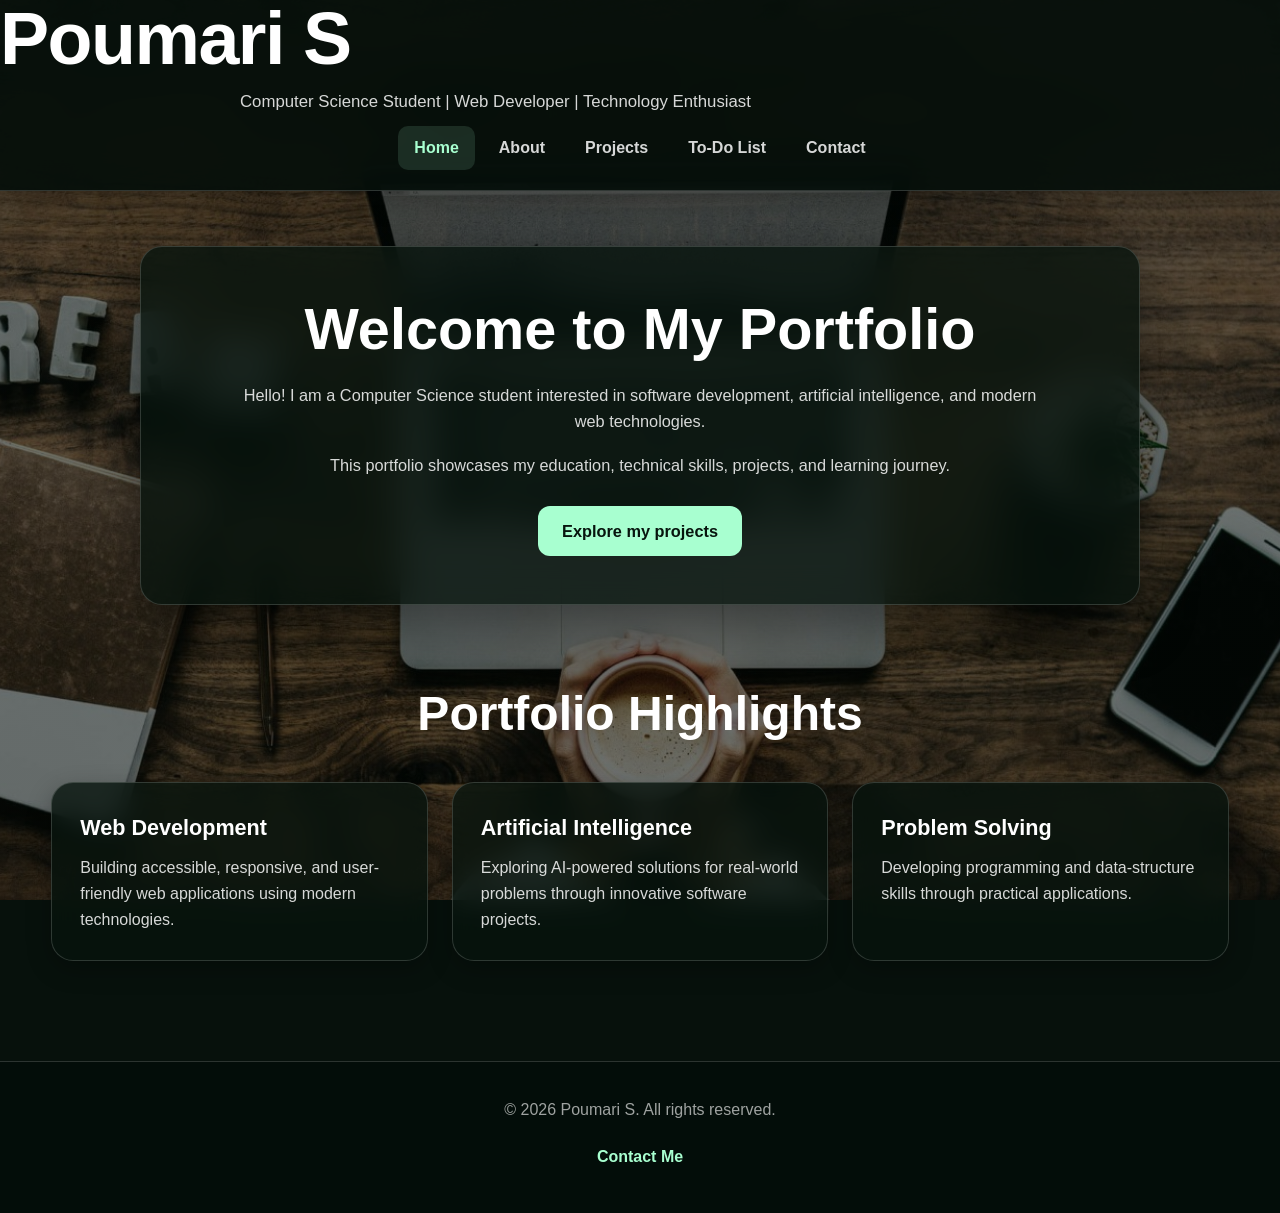
==== commit cf30d7ef: "Update index.html" ====
--- a/index.html
+++ b/index.html
@@ -35,6 +35,7 @@
                 <li><a href="index.html" aria-current="page">Home</a></li>
                 <li><a href="about.html">About</a></li>
                 <li><a href="projects.html">Projects</a></li>
+                <li><a href="todo.html">To-Do List</a></li>
                 <li><a href="contact.html">Contact</a></li>
             </ul>
         </nav>
--- a/app.css
+++ b/app.css
@@ -1589,3 +1589,810 @@
 /* =========================================================
    END
 ========================================================= */
+/* =========================================================
+TASK 3 — JAVASCRIPT TO-DO LIST
+========================================================= */
+
+/* =========================================================
+VISUALLY HIDDEN
+========================================================= */
+
+.visually-hidden {
+
+
+position: absolute;
+
+width: 1px;
+height: 1px;
+
+padding: 0;
+margin: -1px;
+
+overflow: hidden;
+
+clip: rect(0, 0, 0, 0);
+
+white-space: nowrap;
+
+border: 0;
+
+}
+
+/* =========================================================
+TODO SECTION
+========================================================= */
+
+.todo-section {
+
+max-width: 950px;
+
+margin: 0 auto;
+
+padding: 70px 0 80px;
+
+
+}
+
+.todo-section > h2 {
+
+margin-bottom: 12px;
+
+text-align: center;
+
+color: var(--text);
+
+font-size: clamp(
+    2.3rem,
+    6vw,
+    3.6rem
+);
+
+}
+
+.todo-intro {
+
+max-width: 700px;
+
+margin: 0 auto 40px;
+
+text-align: center;
+
+color: var(--text-soft);
+
+}
+
+/* =========================================================
+TODO FORM
+========================================================= */
+
+.todo-form {
+padding: 30px;
+
+margin-bottom: 25px;
+
+background: var(--surface);
+
+border: 1px solid var(--border);
+
+border-radius: var(--radius);
+
+box-shadow: var(--shadow);
+
+backdrop-filter: blur(18px);
+
+-webkit-backdrop-filter: blur(18px);
+
+}
+
+.todo-form label {
+
+display: block;
+
+margin-bottom: 10px;
+
+color: var(--text);
+
+font-weight: 700;
+
+}
+
+.todo-input-group {
+
+display: flex;
+
+gap: 12px;
+
+}
+
+.todo-input-group input {
+
+flex: 1;
+
+min-width: 0;
+
+padding: 14px 16px;
+
+background: var(--surface-soft);
+
+color: var(--text);
+
+border: 1px solid var(--border);
+
+border-radius: var(--radius-small);
+
+font-family: inherit;
+
+font-size: 1rem;
+
+outline: none;
+
+transition:
+    border-color var(--transition),
+    background var(--transition),
+    box-shadow var(--transition);
+
+}
+
+.todo-input-group input::placeholder {
+
+color: var(--text-muted);
+
+}
+
+.todo-input-group input:focus {
+border-color: var(--accent);
+
+background: rgba(
+    168,
+    255,
+    208,
+    0.08
+);
+
+box-shadow:
+    0 0 0 3px
+    rgba(
+        168,
+        255,
+        208,
+        0.10
+    );
+
+
+}
+
+.todo-input-group button {
+
+flex-shrink: 0;
+
+padding: 13px 22px;
+
+background: var(--accent);
+
+color: var(--accent-dark);
+
+border: none;
+
+border-radius: var(--radius-small);
+
+font-family: inherit;
+
+font-size: 1rem;
+
+font-weight: 700;
+
+cursor: pointer;
+
+transition:
+    transform var(--transition),
+    background var(--transition),
+    box-shadow var(--transition);
+
+}
+
+.todo-input-group button:hover {
+
+
+background: var(--accent-hover);
+
+transform: translateY(-2px);
+
+box-shadow:
+    0 10px 25px
+    rgba(
+        168,
+        255,
+        208,
+        0.22
+    );
+
+}
+
+/* =========================================================
+TODO SUMMARY
+========================================================= */
+
+.todo-summary {
+
+display: grid;
+
+grid-template-columns:
+    repeat(3, minmax(0, 1fr));
+
+gap: 15px;
+
+margin-bottom: 25px;
+
+}
+
+.todo-summary p {
+
+padding: 18px;
+
+text-align: center;
+
+background: var(--surface);
+
+border: 1px solid var(--border);
+
+border-radius: var(--radius-small);
+
+box-shadow: var(--shadow-small);
+
+}
+
+.todo-summary strong {
+
+display: block;
+
+margin-top: 3px;
+
+color: var(--accent);
+
+font-size: 1.5rem;
+
+}
+
+/* =========================================================
+FILTERS
+========================================================= */
+
+.todo-filters {
+
+
+display: flex;
+
+justify-content: center;
+
+flex-wrap: wrap;
+
+gap: 10px;
+
+margin-bottom: 30px;
+
+
+}
+
+.filter-btn {
+
+
+padding: 10px 18px;
+
+background: var(--surface);
+
+color: var(--text-soft);
+
+border: 1px solid var(--border);
+
+border-radius: 10px;
+
+font-family: inherit;
+
+font-size: 0.95rem;
+
+font-weight: 600;
+
+cursor: pointer;
+
+transition:
+    background var(--transition),
+    color var(--transition),
+    border-color var(--transition),
+    transform var(--transition);
+
+
+}
+
+.filter-btn:hover {
+
+color: var(--accent);
+
+border-color: var(--border-strong);
+
+transform: translateY(-2px);
+
+}
+
+.filter-btn.active {
+background: var(--accent);
+
+color: var(--accent-dark);
+
+border-color: var(--accent);
+
+
+}
+
+/* =========================================================
+TODO LIST
+========================================================= */
+
+.todo-list {
+display: flex;
+
+flex-direction: column;
+
+gap: 14px;
+
+list-style: none;
+
+padding: 0;
+
+margin: 0;
+
+}
+
+/* =========================================================
+TODO ITEM
+========================================================= */
+
+.todo-item {
+
+display: flex;
+
+align-items: center;
+
+justify-content: space-between;
+
+gap: 20px;
+
+padding: 20px 22px;
+
+background: var(--surface);
+
+border: 1px solid var(--border);
+
+border-radius: var(--radius-small);
+
+box-shadow: var(--shadow-small);
+
+transition:
+    transform var(--transition),
+    border-color var(--transition),
+    background var(--transition);
+
+
+}
+
+.todo-item:hover {
+
+transform: translateY(-3px);
+
+border-color: var(--border-strong);
+
+
+}
+
+/* =========================================================
+TASK CONTENT
+========================================================= */
+
+.task-content {
+
+display: flex;
+
+align-items: center;
+
+gap: 14px;
+
+min-width: 0;
+
+flex: 1;
+
+
+}
+
+.task-checkbox {
+
+width: 20px;
+
+height: 20px;
+
+flex-shrink: 0;
+
+accent-color: var(--accent);
+
+cursor: pointer;
+
+}
+
+.task-text {
+
+color: var(--text);
+
+font-size: 1rem;
+
+overflow-wrap: anywhere;
+
+transition:
+    color var(--transition),
+    text-decoration var(--transition);
+
+
+}
+
+/* =========================================================
+COMPLETED TASK
+========================================================= */
+
+.todo-item.completed {
+
+
+opacity: 0.72;
+
+}
+
+.todo-item.completed .task-text {
+
+
+color: var(--text-muted);
+
+text-decoration: line-through;
+
+
+}
+
+/* =========================================================
+TASK ACTIONS
+========================================================= */
+
+.task-actions {
+
+
+display: flex;
+
+align-items: center;
+
+gap: 8px;
+
+flex-shrink: 0;
+
+}
+
+.task-actions button {
+
+padding: 8px 13px;
+
+border-radius: 8px;
+
+font-family: inherit;
+
+font-size: 0.88rem;
+
+font-weight: 600;
+
+cursor: pointer;
+
+transition:
+    background var(--transition),
+    color var(--transition),
+    transform var(--transition);
+
+
+}
+
+.edit-btn {
+
+
+background: var(--surface-soft);
+
+color: var(--accent);
+
+border: 1px solid var(--border);
+
+
+}
+
+.edit-btn:hover {
+
+background: rgba(
+    168,
+    255,
+    208,
+    0.12
+);
+
+transform: translateY(-2px);
+
+}
+
+.delete-btn {
+background: transparent;
+
+color: #ff9c9c;
+
+border: 1px solid
+    rgba(
+        255,
+        120,
+        120,
+        0.28
+    );
+
+
+}
+
+.delete-btn:hover {
+background: rgba(
+    255,
+    100,
+    100,
+    0.10
+);
+
+transform: translateY(-2px);
+
+}
+
+/* =========================================================
+EMPTY MESSAGE
+========================================================= */
+
+.empty-message {
+
+padding: 35px 20px;
+
+text-align: center;
+
+color: var(--text-muted);
+
+background: var(--surface-soft);
+
+border: 1px dashed var(--border);
+
+border-radius: var(--radius-small);
+
+}
+
+/* =========================================================
+TODO ACTIONS
+========================================================= */
+
+.todo-actions {
+
+display: flex;
+
+justify-content: flex-end;
+
+margin-top: 22px;
+
+}
+
+.clear-completed {
+
+padding: 10px 16px;
+
+background: transparent;
+
+color: var(--text-muted);
+
+border: 1px solid var(--border);
+
+border-radius: 9px;
+
+font-family: inherit;
+
+font-size: 0.9rem;
+
+font-weight: 600;
+
+cursor: pointer;
+
+transition:
+    color var(--transition),
+    border-color var(--transition),
+    background var(--transition);
+
+}
+
+.clear-completed:hover {
+
+color: var(--accent);
+
+border-color: var(--border-strong);
+
+background: var(--surface-soft);
+
+}
+
+/* =========================================================
+TODO RESPONSIVE — TABLET
+========================================================= */
+
+@media (max-width: 700px) {
+.todo-section {
+
+    padding-top: 55px;
+
+    padding-bottom: 60px;
+
+}
+
+
+.todo-input-group {
+
+    flex-direction: column;
+
+}
+
+
+.todo-input-group button {
+
+    width: 100%;
+
+}
+
+
+.todo-item {
+
+    align-items: flex-start;
+
+    flex-direction: column;
+
+}
+
+
+.task-actions {
+
+    width: 100%;
+
+}
+
+
+.task-actions button {
+
+    flex: 1;
+
+}
+
+
+}
+
+/* =========================================================
+TODO RESPONSIVE — MOBILE
+========================================================= */
+
+@media (max-width: 599px) {
+.todo-section {
+
+    width: 100%;
+
+    padding: 45px 0 55px;
+
+}
+
+
+.todo-form {
+
+    padding: 23px;
+
+    border-radius: 20px;
+
+}
+
+
+.todo-summary {
+
+    grid-template-columns: 1fr;
+
+    gap: 10px;
+
+}
+
+
+.todo-summary p {
+
+    padding: 14px;
+
+}
+
+
+.todo-summary strong {
+
+    display: inline;
+
+    margin-left: 5px;
+
+    font-size: 1.2rem;
+
+}
+
+
+.todo-filters {
+
+    gap: 7px;
+
+}
+
+
+.filter-btn {
+
+    flex: 1;
+
+    min-width: 80px;
+
+    padding: 9px 12px;
+
+}
+
+
+.todo-item {
+
+    padding: 17px;
+
+    border-radius: 16px;
+
+}
+
+
+.task-content {
+
+    width: 100%;
+
+}
+
+
+.task-actions {
+
+    width: 100%;
+
+}
+
+
+.task-actions button {
+
+    padding: 9px 10px;
+
+}
+
+
+.todo-actions {
+
+    justify-content: stretch;
+
+}
+
+
+.clear-completed {
+
+    width: 100%;
+
+}
+
+}
+
+/* =========================================================
+TODO REDUCED MOTION
+========================================================= */
+
+@media (prefers-reduced-motion: reduce) {
+.todo-item,
+.todo-input-group button,
+.filter-btn,
+.task-actions button {
+
+    transition: none;
+
+}
+
+}
